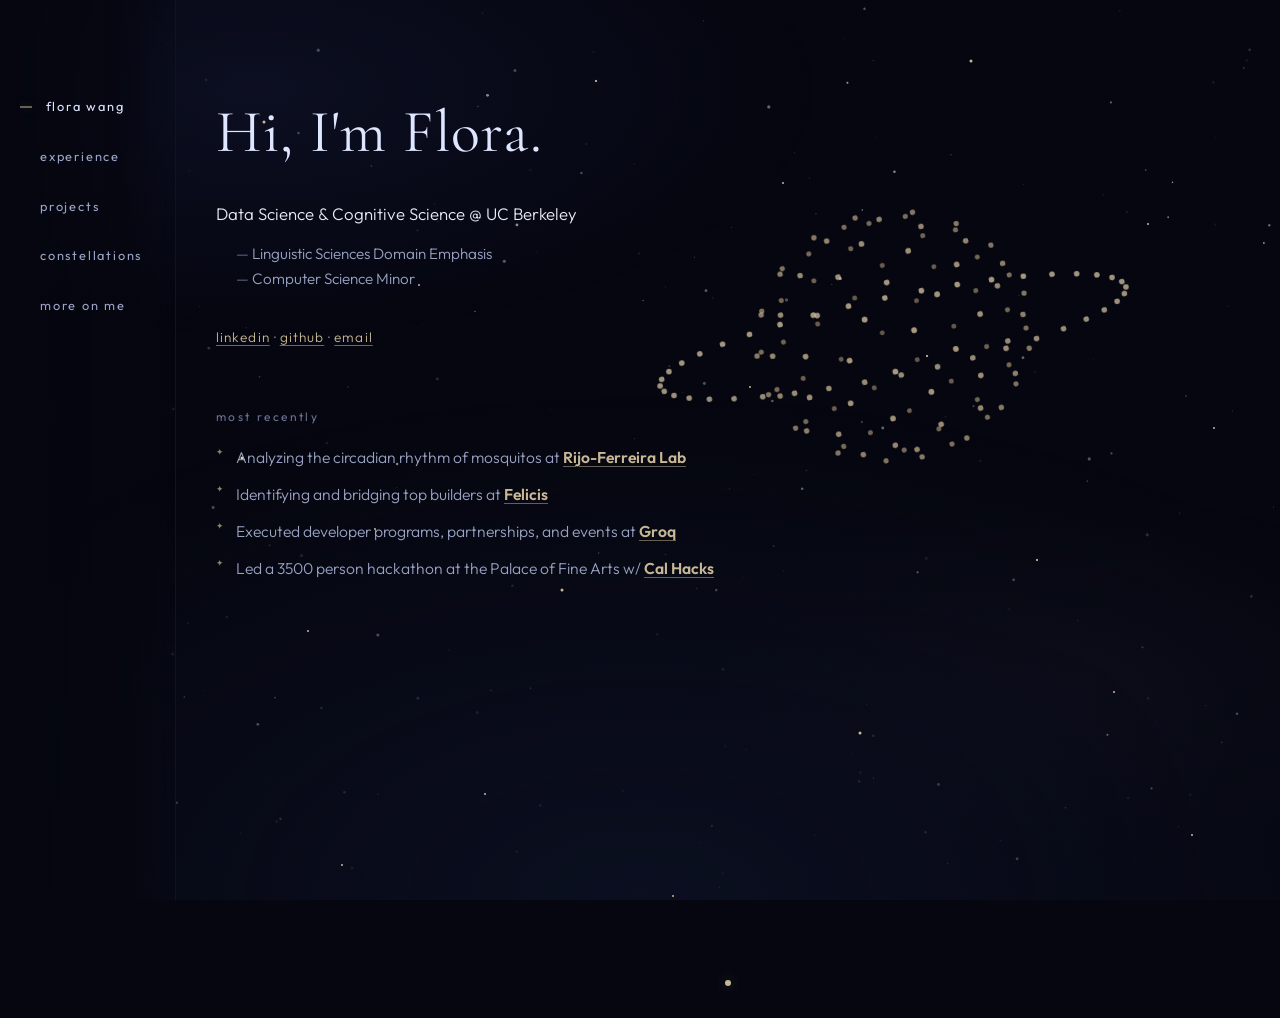
==== index.html @ 0aa2dd70 "experience edits" ====
<!DOCTYPE html>
<html lang="en">
  <head>
    <meta charset="UTF-8" />
    <meta name="viewport" content="width=device-width, initial-scale=1.0" />
    <title>Flora Wang — Home</title>
    <link rel="preconnect" href="https://fonts.googleapis.com" />
    <link rel="preconnect" href="https://fonts.gstatic.com" crossorigin />
    <link
      href="https://fonts.googleapis.com/css2?family=Cormorant+Garamond:ital,wght@0,400;0,500;0,600;1,400&family=Outfit:wght@300;400;500&display=swap"
      rel="stylesheet"
    />
    <link rel="stylesheet" href="styles.css" />
    <script src="theme.js"></script>
  </head>
  <body class="page-home theme-night">
    <canvas id="stars" aria-hidden="true"></canvas>
    <canvas id="meadow" aria-hidden="true"></canvas>

    <aside class="site-nav">
      <nav class="nav" aria-label="Main">
        <a href="index.html" class="nav-link active">flora wang</a>
        <a href="experience.html" class="nav-link">experience</a>
        <a href="projects.html" class="nav-link">projects</a>
        <a href="constellations.html" class="nav-link">constellations</a>
        <a href="more.html" class="nav-link">more on me</a>
      </nav>
      <button type="button" class="theme-toggle" aria-pressed="false">
        <span class="theme-toggle-label">day</span>
      </button>
    </aside>

    <div class="page">
      <main class="main-content main-home">
        <div class="home-layout">
          <div class="home-text">
            <p class="greeting">Hi, I'm Flora.</p>

            <div class="intro-block">
              <p class="intro-line">
                Data Science &amp; Cognitive Science @ UC Berkeley
              </p>
              <ul class="intro-details">
                <li>Linguistic Sciences Domain Emphasis</li>
                <li>Computer Science Minor</li>
              </ul>
            </div>

            <div class="social-links" aria-label="Social media">
              <a href="https://www.linkedin.com/in/florawwang/" target="_blank" rel="noopener noreferrer" class="social-link">linkedin</a>
              <span class="social-dot" aria-hidden="true">·</span>
              <a href="https://github.com/florawwang" target="_blank" rel="noopener noreferrer" class="social-link">github</a>
              <span class="social-dot" aria-hidden="true">·</span>
              <a href="mailto:florawang@berkeley.edu" class="social-link">email</a>
            </div>

            <div class="recent-block">
              <h2 class="section-label">most recently</h2>
              <ul class="recent-list">
                <li>
                  Analyzing the circadian rhythm of mosquitos at
                  <a href="https://rijoferreiralab.com/" target="_blank" rel="noopener noreferrer" class="company-link"><strong>Rijo-Ferreira Lab</strong></a>
                </li>
                <li>
                  Identifying and bridging top builders at
                  <a href="https://www.felicis.com/" target="_blank" rel="noopener noreferrer" class="company-link"><strong>Felicis</strong></a>
                </li>
                <li>
                  Executed developer programs, partnerships, and events at
                  <a href="https://groq.com/" target="_blank" rel="noopener noreferrer" class="company-link"><strong>Groq</strong></a>
                </li>
                <li>
                  Led a 3500 person hackathon at the Palace of Fine Arts w/
                  <a href="https://calhacks.io/" target="_blank" rel="noopener noreferrer" class="company-link"><strong>Cal Hacks</strong></a>
                </li>
              </ul>
            </div>

          </div>

          <div class="planet-scene" aria-hidden="true">
            <canvas id="dot-planet" class="dot-planet-canvas"></canvas>
          </div>
        </div>
      </main>

      <footer class="site-footer">
        <span class="footer-orbit" aria-hidden="true"></span>
      </footer>
    </div>

    <script src="script.js"></script>
    <script src="meadow.js"></script>
    <script src="planet-dots.js"></script>
  </body>
</html>
---- styles.css ----
/* —— Astronomy theme —— */
:root {
  --theme-progress: 0;
  --bg-deep: #05060f;
  --bg-mid: #0c1022;
  --nav-width: 11rem;
  --nav-align-top: 6rem;
  --content-max: 42rem;
  --font-display: "Cormorant Garamond", Georgia, serif;
  --font-body: "Outfit", system-ui, sans-serif;
}

*,
*::before,
*::after {
  box-sizing: border-box;
  margin: 0;
  padding: 0;
}

html {
  height: 100%;
}

body {
  --p: var(--theme-progress);
  --text-primary: color-mix(
    in srgb,
    #e8eaf4 calc((1 - var(--p)) * 100%),
    #2d4a3e calc(var(--p) * 100%)
  );
  --text-muted: color-mix(
    in srgb,
    #9aa3c4 calc((1 - var(--p)) * 100%),
    #4a6b5a calc(var(--p) * 100%)
  );
  --text-dim: color-mix(
    in srgb,
    #6b7394 calc((1 - var(--p)) * 100%),
    #6b8f7a calc(var(--p) * 100%)
  );
  --accent-gold: color-mix(
    in srgb,
    #c9b896 calc((1 - var(--p)) * 100%),
    #5a9e6e calc(var(--p) * 100%)
  );
  --accent-tan: color-mix(
    in srgb,
    #e8d4b8 calc((1 - var(--p)) * 100%),
    #8bc48a calc(var(--p) * 100%)
  );
  --accent-tan-dim: color-mix(
    in srgb,
    #a89070 calc((1 - var(--p)) * 100%),
    #4a7d58 calc(var(--p) * 100%)
  );
  --accent-star: color-mix(
    in srgb,
    #dfe6ff calc((1 - var(--p)) * 100%),
    #3d6b8a calc(var(--p) * 100%)
  );
  --accent-glow: color-mix(
    in srgb,
    rgba(201, 184, 150, 0.35) calc((1 - var(--p)) * 100%),
    rgba(120, 180, 140, 0.4) calc(var(--p) * 100%)
  );

  font-family: var(--font-body);
  font-weight: 300;
  font-size: 1rem;
  line-height: 1.7;
  color: var(--text-primary);
  background: color-mix(
    in srgb,
    #05060f calc((1 - var(--p)) * 100%),
    #d4ecfa calc(var(--p) * 100%)
  );
  min-height: 100vh;
  overflow-x: hidden;
}

/* Night sky */
#stars {
  position: fixed;
  inset: 0;
  width: 100%;
  height: 100%;
  z-index: 0;
  pointer-events: none;
  opacity: calc(1 - var(--theme-progress));
}

body::before {
  content: "";
  position: fixed;
  inset: 0;
  z-index: 1;
  pointer-events: none;
  opacity: calc(1 - var(--theme-progress));
  background:
    radial-gradient(ellipse 80% 50% at 20% 10%, rgba(45, 55, 120, 0.18), transparent 55%),
    radial-gradient(ellipse 60% 40% at 85% 75%, rgba(60, 50, 70, 0.08), transparent 50%),
    radial-gradient(ellipse 100% 80% at 50% 100%, rgba(12, 16, 34, 0.9), transparent 70%);
}

/* Ghibli hills, swaying grass & flowers */
#meadow {
  position: fixed;
  inset: 0;
  width: 100%;
  height: 100%;
  z-index: 1;
  pointer-events: none;
}

/* —— Vertical left nav —— */
.site-nav {
  position: fixed;
  top: 0;
  left: 0;
  bottom: 0;
  z-index: 100;
  width: var(--nav-width);
  display: flex;
  flex-direction: column;
  justify-content: flex-start;
  align-items: flex-start;
  padding: var(--nav-align-top) 0 1rem 2.5rem;
  background: linear-gradient(
    to right,
    color-mix(
        in srgb,
        rgba(5, 6, 15, 0.95) calc((1 - var(--p)) * 100%),
        rgba(232, 246, 252, 0.9) calc(var(--p) * 100%)
      )
      0%,
    color-mix(
        in srgb,
        rgba(5, 6, 15, 0.75) calc((1 - var(--p)) * 100%),
        rgba(220, 240, 230, 0.7) calc(var(--p) * 100%)
      )
      70%,
    transparent 100%
  );
  backdrop-filter: blur(8px);
  border-right: 1px solid
    color-mix(
      in srgb,
      rgba(154, 163, 196, 0.08) calc((1 - var(--p)) * 100%),
      rgba(140, 180, 150, 0.2) calc(var(--p) * 100%)
    );
}

.nav {
  display: flex;
  flex-direction: column;
  gap: 1.75rem;
  align-items: flex-start;
}

.nav-link {
  font-family: var(--font-body);
  font-size: 0.8rem;
  font-weight: 400;
  letter-spacing: 0.14em;
  text-transform: lowercase;
  color: var(--text-muted);
  text-decoration: none;
  transition: padding-left 0.25s ease;
  position: relative;
  padding-left: 0;
}

.nav-link::before {
  content: "";
  position: absolute;
  left: -1.25rem;
  top: 50%;
  width: 0;
  height: 1px;
  background: var(--accent-gold);
  transform: translateY(-50%);
  transition: width 0.3s ease;
  box-shadow: 0 0 8px var(--accent-glow);
}

.nav-link:hover,
.nav-link:focus-visible,
.nav-link.active {
  color: var(--accent-star);
  outline: none;
  padding-left: 0.35rem;
}

.nav-link:hover::before,
.nav-link:focus-visible::before,
.nav-link.active::before {
  width: 0.75rem;
}

.theme-toggle {
  display: none;
  margin-top: auto;
  margin-bottom: 1.25rem;
  padding: 0;
  border: none;
  background: none;
  font-family: var(--font-body);
  font-size: 0.8rem;
  font-weight: 400;
  letter-spacing: 0.14em;
  text-transform: lowercase;
  color: var(--text-muted);
  cursor: pointer;
  position: relative;
}

.theme-toggle::before {
  content: "";
  position: absolute;
  left: -1.25rem;
  top: 50%;
  width: 0;
  height: 1px;
  background: var(--accent-gold);
  transform: translateY(-50%);
  transition: width 0.3s ease;
}

.theme-toggle:hover,
.theme-toggle:focus-visible {
  color: var(--accent-star);
  outline: none;
}

.theme-toggle:hover::before,
.theme-toggle:focus-visible::before {
  width: 0.75rem;
}

/* —— Page layout (content beside nav) —— */
.page {
  position: relative;
  z-index: 2;
  margin-left: var(--nav-width);
  min-height: 100vh;
  display: flex;
  flex-direction: column;
  overflow: hidden;
}

/* Scattered decorative stars */
.page-stars {
  position: absolute;
  inset: 0;
  z-index: 0;
  pointer-events: none;
  opacity: calc(1 - var(--theme-progress));
}

.page-star {
  position: absolute;
  width: 2px;
  height: 2px;
  border-radius: 50%;
  background: var(--accent-gold);
  transform: translate(-50%, -50%);
  animation: pageStarTwinkle 5s ease-in-out infinite;
}

.page-star--md {
  width: 3px;
  height: 3px;
}

.page-star--bright {
  background: var(--accent-tan);
  box-shadow: 0 0 6px
    color-mix(
      in srgb,
      rgba(232, 212, 184, 0.35) calc((1 - var(--p)) * 100%),
      rgba(255, 180, 140, 0.5) calc(var(--p) * 100%)
    );
}

@keyframes pageStarTwinkle {
  0%,
  100% {
    opacity: 0.25;
    transform: translate(-50%, -50%) scale(0.85);
  }
  50% {
    opacity: 1;
    transform: translate(-50%, -50%) scale(1.1);
  }
}

.page > main,
.page > footer {
  position: relative;
  z-index: 1;
}

.main-content {
  flex: 1;
  width: 100%;
  max-width: calc(var(--content-max) + 3rem);
  margin: 0 auto;
  padding: 4rem 2.5rem 3rem;
}

.page-experience .main-content,
.page-projects .main-content,
.page-more .main-content {
  max-width: calc(var(--content-max) + 16rem);
}

.page-placeholder {
  color: var(--text-muted);
  font-size: 1.05rem;
  font-family: var(--font-body);
  font-style: italic;
  margin-top: 1.5rem;
}

.main-home {
  display: flex;
  flex-direction: column;
  justify-content: center;
  min-height: calc(100vh - 6rem);
  max-width: none;
  width: 100%;
  padding: 2.5rem 0 2rem 2.5rem;
  animation: fadeUp 1s ease 0.2s both;
}

.page-home .main-home {
  justify-content: flex-start;
  padding-top: var(--nav-align-top);
}

.page-home .page {
  overflow: visible;
}

.home-layout {
  position: relative;
  min-height: calc(100vh - 5rem);
  width: 100%;
}

.home-text {
  position: relative;
  z-index: 2;
  max-width: 36rem;
  min-width: 0;
  padding-right: 1rem;
}

.home-text::before {
  content: "";
  position: absolute;
  inset: -1rem -1.25rem -1.25rem;
  z-index: -1;
  border-radius: 1.25rem;
  opacity: calc(var(--theme-progress) * 0.82);
  background:
    linear-gradient(
      135deg,
      rgba(232, 246, 252, 0.78),
      rgba(245, 255, 235, 0.55)
    );
  box-shadow:
    0 18px 60px rgba(60, 110, 70, 0.12),
    inset 0 0 0 1px rgba(255, 255, 255, 0.36);
  backdrop-filter: blur(7px);
}

.main-constellations {
  position: relative;
  max-width: calc(var(--content-max) + 16rem);
}

.main-constellations::before {
  content: "";
  position: absolute;
  inset: 2.5rem 1rem 1.5rem;
  z-index: -1;
  border-radius: 1.25rem;
  opacity: calc(var(--theme-progress) * 0.84);
  background:
    linear-gradient(
      135deg,
      rgba(255, 255, 255, 0.82),
      rgba(245, 255, 235, 0.6)
    );
  box-shadow:
    0 18px 60px rgba(60, 110, 70, 0.12),
    inset 0 0 0 1px rgba(255, 255, 255, 0.44);
  backdrop-filter: blur(7px);
}

@keyframes fadeUp {
  from {
    opacity: 0;
    transform: translateY(1.25rem);
  }
  to {
    opacity: 1;
    transform: translateY(0);
  }
}

/* —— Home —— */
.greeting {
  font-family: var(--font-display);
  font-size: clamp(2.5rem, 5vw, 3.75rem);
  font-weight: 400;
  letter-spacing: 0.02em;
  color: var(--accent-star);
  margin-bottom: 2rem;
  line-height: 1.2;
}

.intro-block {
  margin-bottom: 2rem;
}

.intro-line {
  font-size: 1.05rem;
  color: var(--text-primary);
  margin-bottom: 0.75rem;
}

.intro-details {
  list-style: none;
  padding-left: 1.25rem;
  color: var(--text-muted);
  font-size: 0.95rem;
}

.intro-details li::before {
  content: "— ";
  color: var(--text-dim);
}

.social-links {
  display: flex;
  flex-wrap: wrap;
  align-items: center;
  gap: 0.5rem 0.25rem;
  margin-bottom: 3.5rem;
}

.social-link {
  font-size: 0.85rem;
  letter-spacing: 0.08em;
  color: var(--accent-gold);
  text-decoration: underline;
  text-decoration-thickness: 1px;
  text-underline-offset: 0.25em;
  text-decoration-color: color-mix(in srgb, var(--accent-gold) 55%, transparent);
  transition: color 0.2s ease, text-shadow 0.2s ease, text-decoration-color 0.2s ease;
}

.social-link:hover,
.social-link:focus-visible {
  color: var(--accent-star);
  text-shadow: 0 0 12px var(--accent-glow);
  text-decoration-color: var(--accent-star);
  outline: none;
}

.social-dot {
  color: var(--text-dim);
  user-select: none;
}

.section-label {
  font-family: var(--font-body);
  font-size: 0.75rem;
  font-weight: 400;
  letter-spacing: 0.2em;
  text-transform: lowercase;
  color: var(--text-dim);
  margin-bottom: 1rem;
}

.recent-list {
  list-style: none;
}

.recent-list li {
  position: relative;
  padding-left: 1.25rem;
  margin-bottom: 0.65rem;
  color: var(--text-muted);
  font-size: 0.98rem;
}

.recent-list li::before {
  content: "✦";
  position: absolute;
  left: 0;
  top: 0.1em;
  font-size: 0.55rem;
  color: var(--accent-gold);
  opacity: 0.7;
}

.recent-list strong {
  font-weight: 600;
  color: var(--text-primary);
}

.company-link {
  color: var(--accent-gold);
  text-decoration: underline;
  text-decoration-thickness: 1px;
  text-underline-offset: 0.22em;
  text-decoration-color: color-mix(in srgb, var(--accent-gold) 50%, transparent);
  transition: color 0.2s ease, text-decoration-color 0.2s ease, text-shadow 0.2s ease;
}

.company-link strong {
  color: inherit;
  font-weight: 600;
}

.company-link:hover,
.company-link:focus-visible {
  color: var(--accent-star);
  text-decoration-color: var(--accent-star);
  text-shadow: 0 0 12px var(--accent-glow);
  outline: none;
}

/* —— Dot planet (home only) —— */
.page-home .planet-scene {
  position: fixed;
  right: -5%;
  top: 36%;
  transform: translateY(-50%);
  width: min(98vmin, 1200px);
  height: min(98vmin, 1200px);
  z-index: 0;
  pointer-events: none;
  display: flex;
  align-items: center;
  justify-content: center;
  padding: 0;
  margin: 0;
  opacity: calc(1 - var(--theme-progress));
}

.dot-planet-canvas {
  width: 100%;
  height: 100%;
  transform: rotate(-12deg);
  transform-origin: center;
}

/* —— Experience —— */
.page-title {
  font-family: var(--font-display);
  font-size: clamp(2rem, 5vw, 2.75rem);
  font-weight: 400;
  letter-spacing: 0.04em;
  color: var(--accent-star);
  margin-bottom: 3rem;
  text-transform: lowercase;
}

.experience-sections {
  display: grid;
  gap: 4rem;
}

.experience-section {
  position: relative;
}

.experience-section::before {
  content: "";
  position: absolute;
  inset: -1.25rem -1.5rem -1.5rem;
  z-index: -1;
  border-radius: 1.25rem;
  opacity: calc(var(--theme-progress) * 0.78);
  background:
    linear-gradient(
      135deg,
      rgba(255, 255, 255, 0.82),
      rgba(245, 255, 235, 0.58)
    );
  box-shadow:
    0 18px 60px rgba(60, 110, 70, 0.1),
    inset 0 0 0 1px rgba(255, 255, 255, 0.38);
  backdrop-filter: blur(7px);
}

.experience-item {
  display: grid;
  grid-template-columns: minmax(8.5rem, 0.22fr) minmax(0, 1fr);
  gap: 0.6rem 2.25rem;
  padding: 1.45rem 0;
  border-bottom: 1px solid
    color-mix(
      in srgb,
      rgba(154, 163, 196, 0.14) calc((1 - var(--p)) * 100%),
      rgba(80, 130, 90, 0.2) calc(var(--p) * 100%)
    );
}

.experience-item:last-child {
  border-bottom: none;
  padding-bottom: 0;
}

.experience-heading {
  display: contents;
  margin-bottom: 0.75rem;
}

.experience-heading > div:first-child {
  grid-column: 2;
  grid-row: 1;
  margin-bottom: 0.75rem;
}

.experience-heading h3 {
  font-family: var(--font-display);
  font-size: clamp(1.3rem, 2.6vw, 1.75rem);
  font-weight: 500;
  line-height: 1.15;
  color: var(--text-primary);
  margin-bottom: 0.25rem;
}

.experience-heading p {
  color: var(--accent-gold);
  font-size: 0.92rem;
  letter-spacing: 0.04em;
}

.experience-meta {
  grid-column: 1;
  grid-row: 1 / span 2;
  display: flex;
  flex-direction: column;
  align-items: flex-start;
  gap: 0.3rem;
  color: var(--text-dim);
  font-size: 0.72rem;
  line-height: 1.4;
  text-align: left;
  padding-top: 0.3rem;
}

.experience-meta span:last-child {
  order: 1;
  color: var(--accent-gold);
  letter-spacing: 0.07em;
  text-transform: uppercase;
  white-space: nowrap;
  font-size: 0.68rem;
}

.experience-meta span:first-child {
  order: 2;
}

.experience-item ul {
  grid-column: 2;
  grid-row: 2;
  list-style: none;
  display: grid;
  gap: 0.55rem;
}

.experience-item li {
  position: relative;
  padding-left: 1.15rem;
  color: var(--text-muted);
  font-size: 0.94rem;
  line-height: 1.62;
}

.experience-item li strong {
  font-weight: 600;
  color: var(--text-primary);
}

.experience-item li::before {
  content: "✦";
  position: absolute;
  left: 0;
  top: 0.18em;
  font-size: 0.5rem;
  color: var(--accent-gold);
  opacity: 0.72;
}

.involvement-row {
  display: flex;
  flex-wrap: wrap;
  gap: 0.75rem 1.5rem;
  padding-top: 1.5rem;
  color: var(--text-dim);
  font-size: 0.9rem;
}

.involvement-row span::before {
  content: "✦ ";
  color: var(--accent-gold);
  font-size: 0.65rem;
}

@media (max-width: 720px) {
  .experience-item {
    grid-template-columns: 1fr;
    gap: 0.65rem;
  }

  .experience-heading > div:first-child,
  .experience-item ul,
  .experience-meta {
    grid-column: 1;
  }

  .experience-meta {
    grid-row: 1;
    gap: 0.2rem;
  }

  .experience-section::before {
    inset: -1rem;
  }
}

/* —— Constellations —— */
.constellation-intro {
  margin-bottom: 4rem;
}

.constellation-intro p {
  font-family: var(--font-display);
  font-size: clamp(1.05rem, 1.9vw, 1.15rem);
  font-weight: 400;
  font-style: italic;
  line-height: 1.75;
  color: var(--text-muted);
  margin-bottom: 1.25rem;
}

.constellation-tagline {
  font-style: normal !important;
  font-size: 1rem !important;
  font-family: var(--font-body) !important;
  color: var(--text-dim) !important;
  margin-top: 2rem !important;
  letter-spacing: 0.02em;
}

.constellation-groups {
  display: grid;
  grid-template-columns: repeat(2, minmax(0, 1fr));
  gap: 3.5rem 3rem;
}

.constellation-group:last-child {
  grid-column: 1 / -1;
}

@media (max-width: 720px) {
  .constellation-groups {
    grid-template-columns: 1fr;
  }

  .constellation-group:last-child {
    grid-column: auto;
  }
}

.constellation-group {
  position: relative;
  padding-left: 1.5rem;
  border-left: 1px solid rgba(201, 184, 150, 0.2);
}

.constellation-group::before {
  content: "";
  position: absolute;
  left: -3px;
  top: 0;
  width: 5px;
  height: 5px;
  border-radius: 50%;
  background: var(--accent-gold);
  box-shadow: 0 0 10px var(--accent-glow);
}

.group-title {
  font-size: 0.75rem;
  font-weight: 400;
  letter-spacing: 0.2em;
  text-transform: lowercase;
  color: var(--accent-gold);
  margin-bottom: 1.25rem;
}

.constellation-list {
  list-style: none;
}

.constellation-list li {
  margin-bottom: 0.85rem;
  color: var(--text-primary);
  font-size: 0.98rem;
  line-height: 1.5;
}

.constellation-list em {
  font-family: var(--font-display);
  font-style: italic;
  font-weight: 400;
  font-size: 1.05rem;
}

.meta {
  color: var(--text-dim);
  font-size: 0.9rem;
}

.footnote {
  margin-top: 1.25rem;
  font-size: 0.85rem;
  color: var(--text-dim);
  font-style: italic;
}

.footnote-mark {
  font-size: 0.7em;
  color: var(--accent-gold);
}

/* —— Footer —— */
.site-footer {
  display: flex;
  align-items: center;
  justify-content: center;
  padding: 2rem;
}

.footer-orbit {
  width: 6px;
  height: 6px;
  border-radius: 50%;
  background: var(--accent-gold);
  box-shadow:
    0 0 12px var(--accent-glow),
    0 0 24px rgba(201, 184, 150, 0.15);
  animation: pulse 4s ease-in-out infinite;
}

@keyframes pulse {
  0%,
  100% {
    opacity: 0.5;
    transform: scale(1);
  }
  50% {
    opacity: 1;
    transform: scale(1.2);
  }
}

/* —— Mobile: horizontal nav bar —— */
@media (max-width: 720px) {
  :root {
    --nav-width: 0;
  }

  .site-nav {
    top: auto;
    bottom: 0;
    left: 0;
    right: 0;
    width: 100%;
    height: auto;
    flex-direction: row;
    align-items: center;
    justify-content: center;
    gap: 0.5rem 1rem;
    padding: 0.85rem 1.25rem;
    border-right: none;
    border-top: 1px solid
      color-mix(
        in srgb,
        rgba(154, 163, 196, 0.08) calc((1 - var(--p)) * 100%),
        rgba(140, 180, 150, 0.2) calc(var(--p) * 100%)
      );
    background: linear-gradient(
      to top,
      color-mix(
          in srgb,
          rgba(5, 6, 15, 0.95) calc((1 - var(--p)) * 100%),
          rgba(255, 249, 245, 0.95) calc(var(--p) * 100%)
        )
        0%,
      color-mix(
          in srgb,
          rgba(5, 6, 15, 0.85) calc((1 - var(--p)) * 100%),
          rgba(255, 249, 245, 0.88) calc(var(--p) * 100%)
        )
        100%
    );
  }

  .nav {
    flex-direction: row;
    gap: 1.25rem;
    flex-wrap: wrap;
    justify-content: center;
  }

  .theme-toggle {
    margin-top: 0;
    margin-bottom: 0;
    margin-left: 0.5rem;
  }

  .nav-link::before {
    display: none;
  }

  .nav-link:hover,
  .nav-link:focus-visible,
  .nav-link.active {
    padding-left: 0;
  }

  .page {
    margin-left: 0;
    margin-bottom: 4.5rem;
  }

  .main-content {
    padding: 3rem 1.5rem 2rem;
  }

  .main-home {
    min-height: calc(100vh - 8rem);
  }

  .home-layout {
    grid-template-columns: 1fr;
    gap: 2.5rem;
  }

  .main-home {
    padding: 2.5rem 1.25rem 2rem;
  }

  .page-home .planet-scene {
    position: relative;
    right: auto;
    top: auto;
    transform: none;
    width: min(60vmin, 100%);
    height: min(60vmin, 100%);
    margin: 0 auto 1rem;
  }

  .home-text {
    max-width: none;
    padding-right: 0;
  }
}

/* Reduced motion */
@media (prefers-reduced-motion: reduce) {
  .main-home {
    animation: none;
  }

  .footer-orbit {
    animation: none;
  }

  .dot-planet-canvas,
  .page-star {
    animation: none;
  }

  .page-star {
    opacity: 0.5;
  }
}
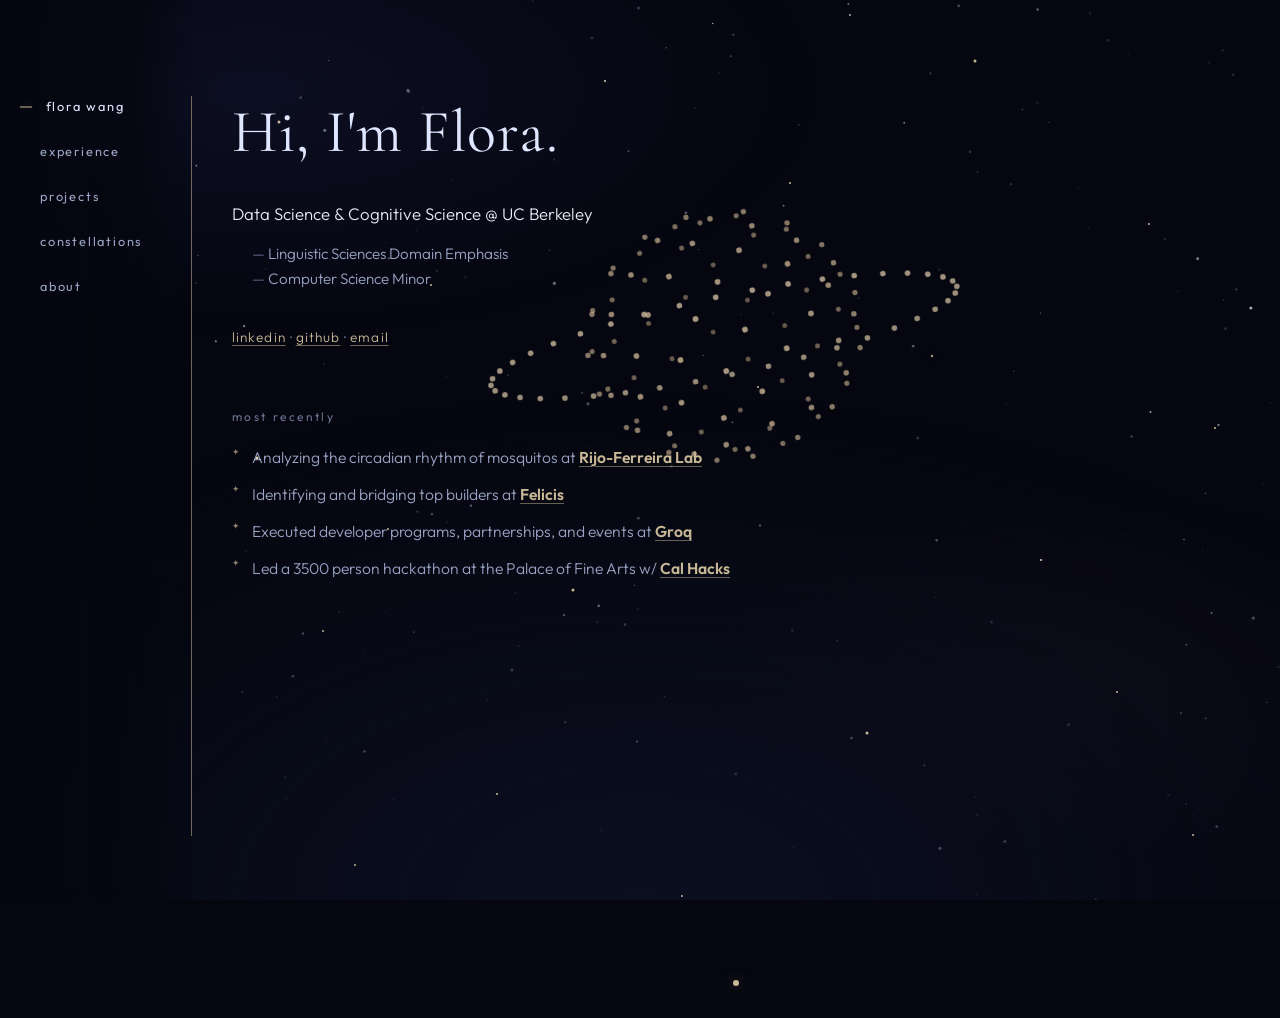
==== commit 189439e1: "minor bug fixes" ====
--- a/index.html
+++ b/index.html
@@ -10,8 +10,8 @@
       href="https://fonts.googleapis.com/css2?family=Cormorant+Garamond:ital,wght@0,400;0,500;0,600;1,400&family=Outfit:wght@300;400;500&display=swap"
       rel="stylesheet"
     />
-    <link rel="stylesheet" href="styles.css" />
-    <script src="theme.js"></script>
+    <link rel="stylesheet" href="/styles.css" />
+    <script src="/theme.js"></script>
   </head>
   <body class="page-home theme-night">
     <canvas id="stars" aria-hidden="true"></canvas>
@@ -19,11 +19,11 @@
 
     <aside class="site-nav">
       <nav class="nav" aria-label="Main">
-        <a href="index.html" class="nav-link active">flora wang</a>
-        <a href="experience.html" class="nav-link">experience</a>
-        <a href="projects.html" class="nav-link">projects</a>
-        <a href="constellations.html" class="nav-link">constellations</a>
-        <a href="more.html" class="nav-link">more on me</a>
+        <a href="/" class="nav-link active">flora wang</a>
+        <a href="/experience/" class="nav-link">experience</a>
+        <a href="/projects/" class="nav-link">projects</a>
+        <a href="/constellations/" class="nav-link">constellations</a>
+        <a href="/about/" class="nav-link">about</a>
       </nav>
       <button type="button" class="theme-toggle" aria-pressed="false">
         <span class="theme-toggle-label">day</span>
@@ -89,8 +89,8 @@
       </footer>
     </div>
 
-    <script src="script.js"></script>
-    <script src="meadow.js"></script>
-    <script src="planet-dots.js"></script>
+    <script src="/script.js"></script>
+    <script src="/meadow.js"></script>
+    <script src="/planet-dots.js"></script>
   </body>
 </html>
--- a/styles.css
+++ b/styles.css
@@ -3,7 +3,7 @@
   --theme-progress: 0;
   --bg-deep: #05060f;
   --bg-mid: #0c1022;
-  --nav-width: 11rem;
+  --nav-width: 12rem;
   --nav-align-top: 6rem;
   --content-max: 42rem;
   --font-display: "Cormorant Garamond", Georgia, serif;
@@ -125,7 +125,11 @@
   flex-direction: column;
   justify-content: flex-start;
   align-items: flex-start;
-  padding: var(--nav-align-top) 0 1rem 2.5rem;
+  padding: var(--nav-align-top) 0 1.5rem 2.5rem;
+  overflow-y: auto;
+  overflow-x: hidden;
+  scrollbar-width: thin;
+  scrollbar-color: color-mix(in srgb, var(--accent-gold) 35%, transparent) transparent;
   background: linear-gradient(
     to right,
     color-mix(
@@ -143,19 +147,29 @@
     transparent 100%
   );
   backdrop-filter: blur(8px);
-  border-right: 1px solid
-    color-mix(
-      in srgb,
-      rgba(154, 163, 196, 0.08) calc((1 - var(--p)) * 100%),
-      rgba(140, 180, 150, 0.2) calc(var(--p) * 100%)
-    );
+}
+
+.site-nav::after {
+  content: "";
+  position: absolute;
+  top: var(--nav-align-top);
+  bottom: 4rem;
+  right: 0;
+  width: 1px;
+  background: color-mix(
+    in srgb,
+    rgba(201, 184, 150, 0.55) calc((1 - var(--p)) * 100%),
+    rgba(90, 158, 110, 0.55) calc(var(--p) * 100%)
+  );
+  pointer-events: none;
 }
 
 .nav {
   display: flex;
   flex-direction: column;
-  gap: 1.75rem;
+  gap: 1.45rem;
   align-items: flex-start;
+  flex-shrink: 0;
 }
 
 .nav-link {
@@ -305,13 +319,15 @@
   flex: 1;
   width: 100%;
   max-width: calc(var(--content-max) + 3rem);
-  margin: 0 auto;
-  padding: 4rem 2.5rem 3rem;
-}
-
+  margin: 0;
+  padding: var(--nav-align-top) 2.5rem 3rem;
+}
+
+.page-home .main-content,
 .page-experience .main-content,
 .page-projects .main-content,
-.page-more .main-content {
+.page-about .main-content,
+.page-constellations .main-content {
   max-width: calc(var(--content-max) + 16rem);
 }
 
@@ -328,7 +344,6 @@
   flex-direction: column;
   justify-content: center;
   min-height: calc(100vh - 6rem);
-  max-width: none;
   width: 100%;
   padding: 2.5rem 0 2rem 2.5rem;
   animation: fadeUp 1s ease 0.2s both;
@@ -511,6 +526,31 @@
 .recent-list strong {
   font-weight: 600;
   color: var(--text-primary);
+}
+
+.more-list {
+  list-style: none;
+  margin-top: 1rem;
+  display: grid;
+  gap: 1.1rem;
+}
+
+.more-list li {
+  position: relative;
+  padding-left: 1.35rem;
+  color: var(--text-muted);
+  font-size: 1rem;
+  line-height: 1.7;
+}
+
+.more-list li::before {
+  content: "✦";
+  position: absolute;
+  left: 0;
+  top: 0.4em;
+  font-size: 0.55rem;
+  color: var(--accent-gold);
+  opacity: 0.75;
 }
 
 .company-link {
@@ -881,6 +921,10 @@
     --nav-width: 0;
   }
 
+  .site-nav::after {
+    display: none;
+  }
+
   .site-nav {
     top: auto;
     bottom: 0;
@@ -888,11 +932,14 @@
     right: 0;
     width: 100%;
     height: auto;
+    max-height: 40vh;
     flex-direction: row;
     align-items: center;
     justify-content: center;
     gap: 0.5rem 1rem;
     padding: 0.85rem 1.25rem;
+    overflow-y: auto;
+    overflow-x: hidden;
     border-right: none;
     border-top: 1px solid
       color-mix(
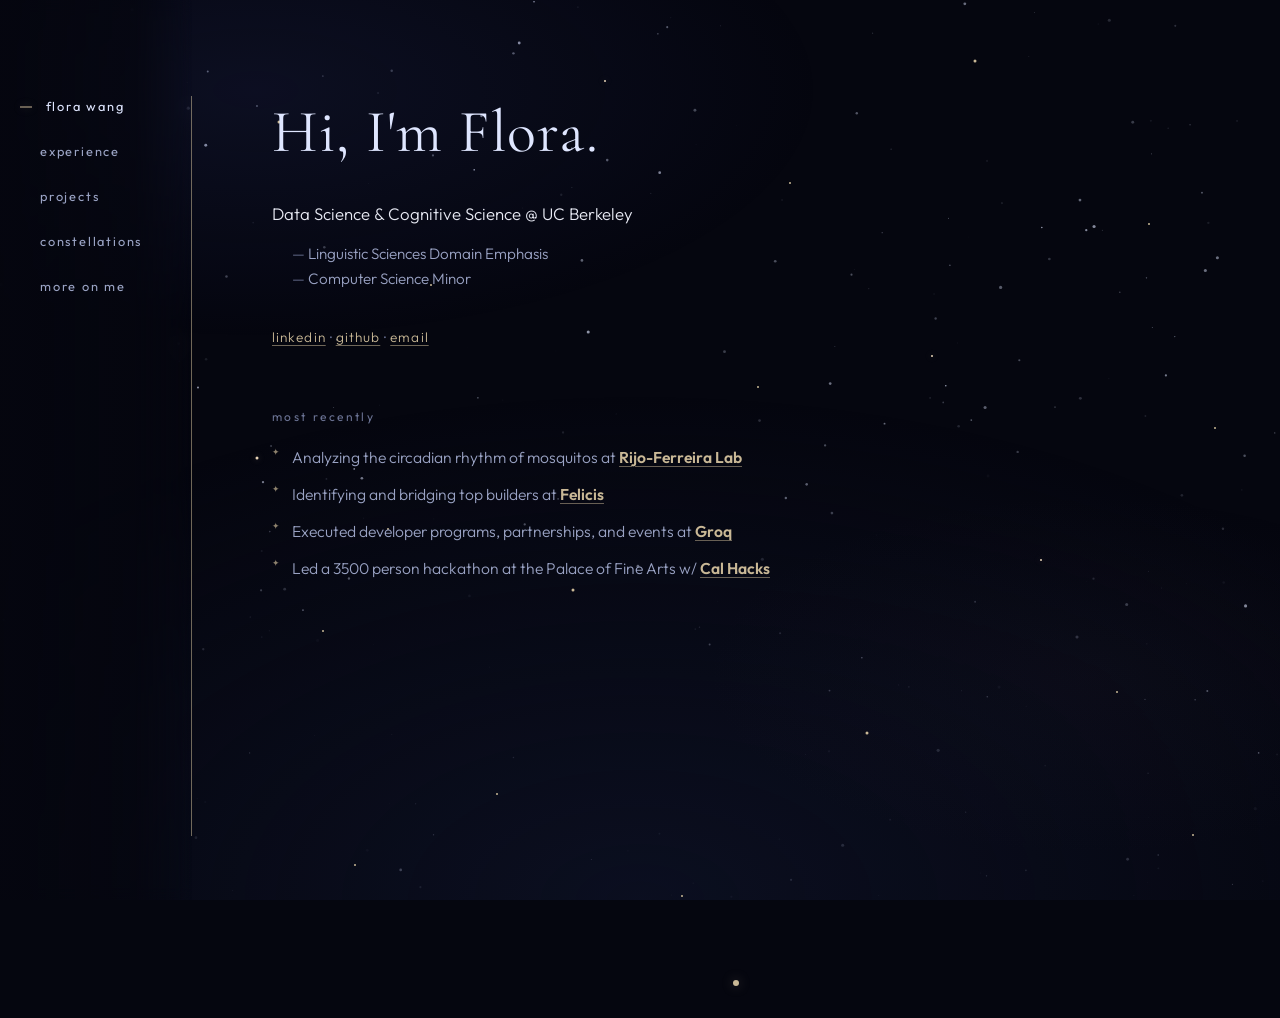
==== commit 0ab25069: "planet orientation fix" ====
--- a/index.html
+++ b/index.html
@@ -23,7 +23,7 @@
         <a href="/experience/" class="nav-link">experience</a>
         <a href="/projects/" class="nav-link">projects</a>
         <a href="/constellations/" class="nav-link">constellations</a>
-        <a href="/about/" class="nav-link">about</a>
+        <a href="/about/" class="nav-link">more on me</a>
       </nav>
       <button type="button" class="theme-toggle" aria-pressed="false">
         <span class="theme-toggle-label">day</span>
--- a/styles.css
+++ b/styles.css
@@ -320,7 +320,7 @@
   width: 100%;
   max-width: calc(var(--content-max) + 3rem);
   margin: 0;
-  padding: var(--nav-align-top) 2.5rem 3rem;
+  padding: var(--nav-align-top) 2.5rem 3rem 5rem;
 }
 
 .page-home .main-content,
@@ -345,7 +345,7 @@
   justify-content: center;
   min-height: calc(100vh - 6rem);
   width: 100%;
-  padding: 2.5rem 0 2rem 2.5rem;
+  padding: 2.5rem 0 2rem 5rem;
   animation: fadeUp 1s ease 0.2s both;
 }
 
@@ -553,6 +553,10 @@
   opacity: 0.75;
 }
 
+.more-list .company-link {
+  font-weight: 600;
+}
+
 .company-link {
   color: var(--accent-gold);
   text-decoration: underline;
@@ -577,20 +581,54 @@
 
 /* —— Dot planet (home only) —— */
 .page-home .planet-scene {
+  /* Planet scales with viewport height */
+  --planet-size: min(85vh, 950px);
+
   position: fixed;
-  right: -5%;
   top: 36%;
-  transform: translateY(-50%);
-  width: min(98vmin, 1200px);
-  height: min(98vmin, 1200px);
+
+  /* Smoothly moves left as screen narrows */
+  left: clamp(
+    58vw,
+    calc(72vw - 50rem),
+    78vw
+  );
+
+  transform: translate(-50%, -50%);
+
+  width: var(--planet-size);
+  height: var(--planet-size);
+
   z-index: 0;
   pointer-events: none;
+
   display: flex;
   align-items: center;
   justify-content: center;
+
   padding: 0;
   margin: 0;
+
   opacity: calc(1 - var(--theme-progress));
+
+  transition:
+    left 0.5s ease,
+    opacity 0.4s ease;
+}
+
+/* Fade out as viewport becomes tighter */
+@media (max-width: 1300px) {
+  .page-home .planet-scene {
+    opacity: 0;
+    pointer-events: none;
+  }
+}
+
+/* Fully remove before tablet/mobile layout */
+@media (max-width: 1100px) {
+  .page-home .planet-scene {
+    display: none;
+  }
 }
 
 .dot-planet-canvas {
@@ -598,6 +636,24 @@
   height: 100%;
   transform: rotate(-12deg);
   transform-origin: center;
+}
+
+/* —— Mobile inline planet —— */
+@media (max-width: 720px) {
+  .page-home .planet-scene {
+    position: relative;
+    left: auto;
+    top: auto;
+    transform: none;
+
+    width: min(60vmin, 100%);
+    height: min(60vmin, 100%);
+
+    margin: 0 auto 1rem;
+
+    opacity: 1;
+    display: flex;
+  }
 }
 
 /* —— Experience —— */
@@ -1009,16 +1065,6 @@
     padding: 2.5rem 1.25rem 2rem;
   }
 
-  .page-home .planet-scene {
-    position: relative;
-    right: auto;
-    top: auto;
-    transform: none;
-    width: min(60vmin, 100%);
-    height: min(60vmin, 100%);
-    margin: 0 auto 1rem;
-  }
-
   .home-text {
     max-width: none;
     padding-right: 0;
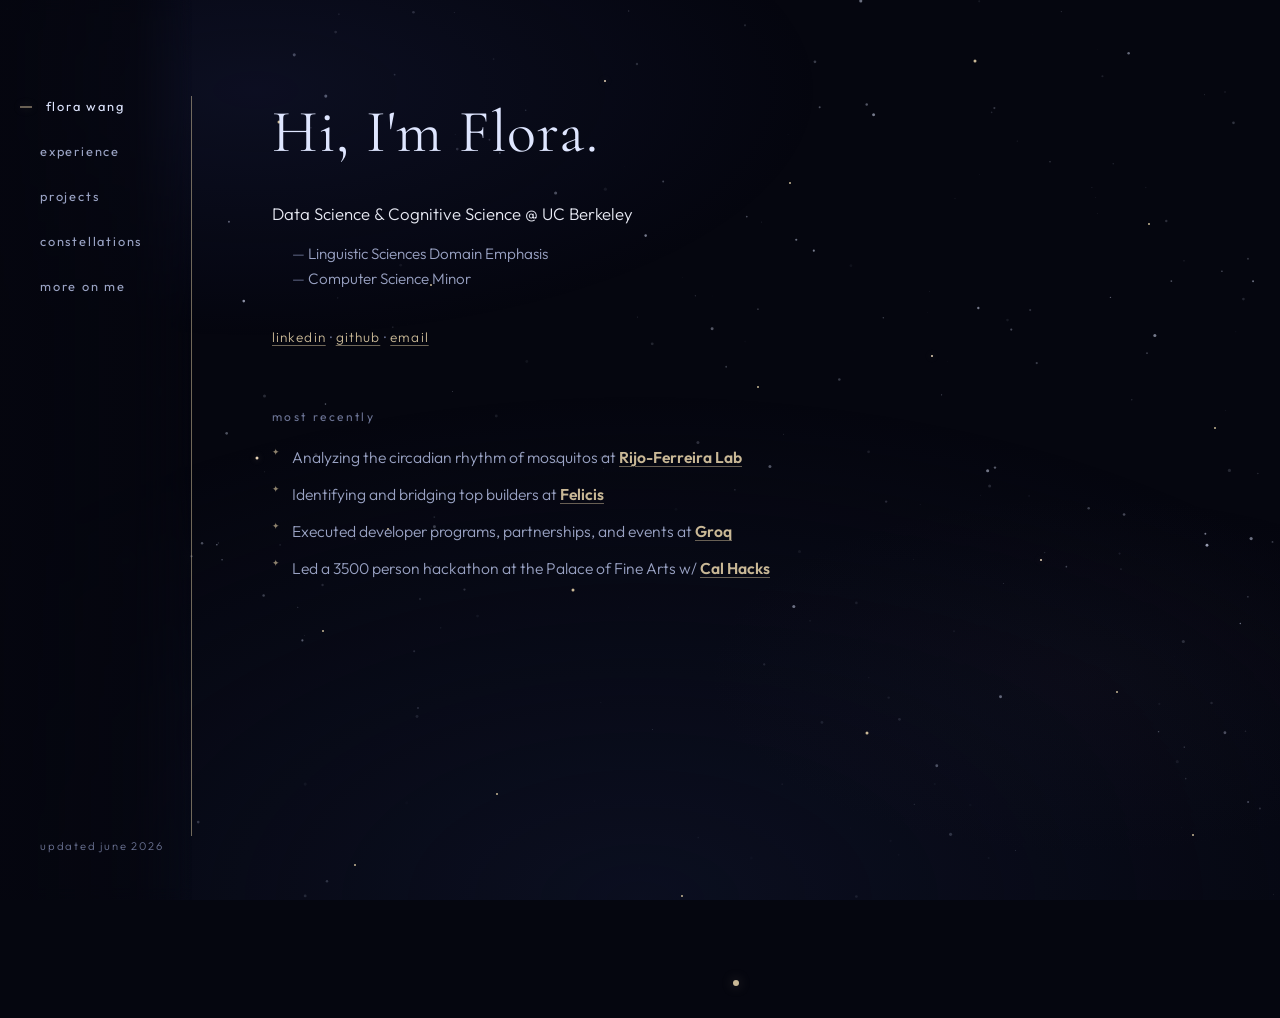
==== commit 30b767b1: "projects page + minor additions" ====
--- a/index.html
+++ b/index.html
@@ -28,6 +28,7 @@
       <button type="button" class="theme-toggle" aria-pressed="false">
         <span class="theme-toggle-label">day</span>
       </button>
+      <p class="nav-meta">updated june 2026</p>
     </aside>
 
     <div class="page">
--- a/styles.css
+++ b/styles.css
@@ -331,6 +331,10 @@
   max-width: calc(var(--content-max) + 16rem);
 }
 
+.page-projects .main-content {
+  max-width: calc(var(--content-max) + 26rem);
+}
+
 .page-placeholder {
   color: var(--text-muted);
   font-size: 1.05rem;
@@ -834,6 +838,409 @@
   }
 }
 
+/* —— Projects —— */
+.projects-stage {
+  display: grid;
+  grid-template-columns: minmax(0, 1.25fr) minmax(0, 0.9fr);
+  gap: 3rem;
+  align-items: start;
+}
+
+.project-detail {
+  max-width: 22rem;
+  justify-self: start;
+}
+
+.project-list {
+  list-style: none;
+  display: grid;
+  gap: 0.15rem;
+  margin: 0;
+  padding: 0;
+}
+
+.project-item {
+  position: relative;
+  display: grid;
+  grid-template-columns: 3.5rem minmax(0, 1fr);
+  align-items: baseline;
+  gap: 0.5rem 1.1rem;
+  padding: 0.65rem 1rem;
+  border: 1px solid transparent;
+  border-radius: 0.55rem;
+  cursor: default;
+  transition:
+    border-color 0.3s ease,
+    background-color 0.3s ease,
+    box-shadow 0.3s ease;
+  outline: none;
+}
+
+.project-item:focus-visible {
+  border-color: color-mix(
+    in srgb,
+    rgba(201, 184, 150, 0.5) calc((1 - var(--p)) * 100%),
+    rgba(90, 158, 110, 0.5) calc(var(--p) * 100%)
+  );
+}
+
+.project-item.is-active {
+  border-color: color-mix(
+    in srgb,
+    rgba(201, 184, 150, 0.65) calc((1 - var(--p)) * 100%),
+    rgba(90, 158, 110, 0.6) calc(var(--p) * 100%)
+  );
+  background: color-mix(
+    in srgb,
+    rgba(232, 246, 252, 0.04) calc((1 - var(--p)) * 100%),
+    rgba(255, 255, 255, 0.45) calc(var(--p) * 100%)
+  );
+  box-shadow:
+    0 10px 28px rgba(0, 0, 0, 0.18),
+    0 0 18px var(--accent-glow);
+}
+
+.project-year {
+  color: var(--accent-gold);
+  font-size: 0.66rem;
+  letter-spacing: 0.12em;
+  text-transform: uppercase;
+  white-space: nowrap;
+  padding-top: 0.35rem;
+  transition: color 0.3s ease, opacity 0.3s ease;
+}
+
+.project-body {
+  min-width: 0;
+}
+
+.project-title {
+  font-family: var(--font-display);
+  font-size: clamp(1.1rem, 2vw, 1.35rem);
+  font-weight: 500;
+  line-height: 1.2;
+  color: var(--text-primary);
+  margin-bottom: 0.1rem;
+  transition: color 0.3s ease;
+}
+
+.project-role {
+  color: var(--text-muted);
+  font-size: 0.85rem;
+  letter-spacing: 0.02em;
+  line-height: 1.4;
+  transition: color 0.3s ease;
+}
+
+/* Dim non-active items once any item has been activated */
+.project-list.has-active .project-item:not(.is-active) .project-title {
+  color: var(--text-muted);
+}
+
+.project-list.has-active .project-item:not(.is-active) .project-role,
+.project-list.has-active .project-item:not(.is-active) .project-year {
+  color: var(--text-dim);
+  opacity: 0.85;
+}
+
+.project-list.has-active .project-item:not(.is-active):hover .project-title {
+  color: var(--text-primary);
+}
+
+/* —— Project detail (right panel) —— */
+.project-detail-stage {
+  position: sticky;
+  top: var(--nav-align-top);
+  display: grid;
+  min-height: 24rem;
+  transition: opacity 0.35s ease;
+}
+
+.project-detail-stage.is-empty {
+  opacity: 0;
+  pointer-events: none;
+}
+
+.project-detail {
+  grid-row: 1;
+  grid-column: 1;
+  display: grid;
+  gap: 1rem;
+  align-content: start;
+  opacity: 0;
+  transform: translateX(-0.75rem);
+  pointer-events: none;
+  transition:
+    opacity 0.4s ease,
+    transform 0.4s ease;
+}
+
+.project-detail.is-visible {
+  opacity: 1;
+  transform: translateX(0);
+  pointer-events: auto;
+}
+
+.project-gallery {
+  display: grid;
+  grid-template-columns: 1fr;
+  gap: 0.65rem;
+}
+
+.project-photo {
+  aspect-ratio: 16 / 10;
+  border-radius: 0.65rem;
+  border: 1px solid
+    color-mix(
+      in srgb,
+      rgba(201, 184, 150, 0.4) calc((1 - var(--p)) * 100%),
+      rgba(90, 158, 110, 0.4) calc(var(--p) * 100%)
+    );
+  overflow: hidden;
+  position: relative;
+  background: linear-gradient(
+    135deg,
+    color-mix(in srgb, var(--accent-gold) 14%, transparent),
+    color-mix(in srgb, var(--accent-star) 10%, transparent)
+  );
+}
+
+.project-photo img {
+  width: 100%;
+  height: 100%;
+  object-fit: cover;
+  display: block;
+}
+
+.project-photo--contain {
+  background: #ffffff;
+  margin: 0;
+}
+
+.project-photo--contain img {
+  object-fit: cover;
+  padding: 0;
+}
+
+.project-photo--placeholder::after {
+  content: "✦";
+  position: absolute;
+  inset: 0;
+  display: flex;
+  align-items: center;
+  justify-content: center;
+  color: var(--accent-gold);
+  opacity: 0.35;
+  font-size: 1.4rem;
+}
+
+.project-description {
+  color: var(--text-muted);
+  font-size: 0.95rem;
+  line-height: 1.65;
+  max-width: 36rem;
+}
+
+/* —— Carousel (Cal Hacks gallery) —— */
+.project-gallery--carousel {
+  display: grid;
+  gap: 0.75rem;
+}
+
+.carousel-viewport {
+  position: relative;
+  aspect-ratio: 4 / 3;
+  border-radius: 0.65rem;
+  overflow: hidden;
+  border: 1px solid
+    color-mix(
+      in srgb,
+      rgba(201, 184, 150, 0.4) calc((1 - var(--p)) * 100%),
+      rgba(90, 158, 110, 0.4) calc(var(--p) * 100%)
+    );
+  background: linear-gradient(
+    135deg,
+    color-mix(in srgb, var(--accent-gold) 14%, transparent),
+    color-mix(in srgb, var(--accent-star) 10%, transparent)
+  );
+}
+
+.carousel-track {
+  position: absolute;
+  inset: 0;
+}
+
+.carousel-slide {
+  position: absolute;
+  inset: 0;
+  margin: 0;
+  opacity: 0;
+  transform: scale(1.02);
+  transition:
+    opacity 0.5s ease,
+    transform 0.6s ease;
+  pointer-events: none;
+}
+
+.carousel-slide.is-active {
+  opacity: 1;
+  transform: scale(1);
+  pointer-events: auto;
+}
+
+.carousel-slide img {
+  width: 100%;
+  height: 100%;
+  object-fit: cover;
+  display: block;
+}
+
+.carousel-caption {
+  text-align: center;
+  font-family: var(--font-display);
+  font-style: italic;
+  font-size: 0.95rem;
+  line-height: 1.4;
+  color: var(--text-muted);
+  margin: 0;
+  min-height: 1.4em;
+  padding: 0 0.5rem;
+}
+
+.carousel-controls {
+  display: flex;
+  align-items: center;
+  justify-content: center;
+  gap: 1rem;
+}
+
+.carousel-btn {
+  width: 2rem;
+  height: 2rem;
+  display: flex;
+  align-items: center;
+  justify-content: center;
+  border: 1px solid
+    color-mix(in srgb, var(--accent-gold) 45%, transparent);
+  border-radius: 50%;
+  background: color-mix(
+    in srgb,
+    rgba(5, 6, 15, 0.45) calc((1 - var(--p)) * 100%),
+    rgba(255, 255, 255, 0.6) calc(var(--p) * 100%)
+  );
+  color: var(--text-primary);
+  font-family: var(--font-display);
+  font-size: 1.35rem;
+  line-height: 1;
+  padding: 0 0 0.15rem;
+  cursor: pointer;
+  backdrop-filter: blur(8px);
+  transition:
+    background-color 0.25s ease,
+    border-color 0.25s ease,
+    color 0.25s ease,
+    box-shadow 0.25s ease;
+  flex-shrink: 0;
+}
+
+.carousel-btn:hover,
+.carousel-btn:focus-visible {
+  color: var(--accent-star);
+  border-color: var(--accent-gold);
+  box-shadow: 0 0 14px var(--accent-glow);
+  outline: none;
+}
+
+.carousel-counter {
+  position: absolute;
+  right: 0.75rem;
+  bottom: 0.65rem;
+  font-family: var(--font-body);
+  font-size: 0.7rem;
+  letter-spacing: 0.12em;
+  text-transform: uppercase;
+  padding: 0.25rem 0.55rem;
+  border-radius: 999px;
+  color: var(--text-primary);
+  background: color-mix(
+    in srgb,
+    rgba(5, 6, 15, 0.55) calc((1 - var(--p)) * 100%),
+    rgba(255, 255, 255, 0.7) calc(var(--p) * 100%)
+  );
+  backdrop-filter: blur(6px);
+  z-index: 2;
+}
+
+.carousel-dots {
+  display: flex;
+  justify-content: center;
+  align-items: center;
+  gap: 0.5rem;
+}
+
+.carousel-dot {
+  width: 0.45rem;
+  height: 0.45rem;
+  border-radius: 50%;
+  border: none;
+  padding: 0;
+  background: color-mix(in srgb, var(--text-dim) 70%, transparent);
+  cursor: pointer;
+  transition:
+    background-color 0.25s ease,
+    transform 0.25s ease;
+}
+
+.carousel-dot:hover,
+.carousel-dot:focus-visible {
+  background: var(--accent-gold);
+  outline: none;
+}
+
+.carousel-dot.is-active {
+  background: var(--accent-gold);
+  transform: scale(1.35);
+  box-shadow: 0 0 8px var(--accent-glow);
+}
+
+@media (max-width: 960px) {
+  .projects-stage {
+    grid-template-columns: 1fr;
+    gap: 2rem;
+  }
+
+  .project-detail-stage {
+    position: relative;
+    top: auto;
+    min-height: auto;
+    display: block;
+  }
+
+  .project-detail {
+    position: relative;
+    opacity: 1;
+    transform: none;
+    pointer-events: auto;
+    display: none;
+  }
+
+  .project-detail.is-visible {
+    display: grid;
+  }
+}
+
+@media (max-width: 720px) {
+  .project-item {
+    grid-template-columns: 1fr;
+    gap: 0.2rem;
+    padding: 0.75rem 0.75rem;
+  }
+
+  .project-year {
+    padding-top: 0;
+  }
+}
+
 /* —— Constellations —— */
 .constellation-intro {
   margin-bottom: 4rem;
@@ -957,6 +1364,18 @@
     0 0 12px var(--accent-glow),
     0 0 24px rgba(201, 184, 150, 0.15);
   animation: pulse 4s ease-in-out infinite;
+}
+
+/* Updated stamp at the bottom of the nav rail */
+.nav-meta {
+  margin-top: auto;
+  margin-bottom: 1.25rem;
+  font-family: var(--font-body);
+  font-size: 0.7rem;
+  letter-spacing: 0.16em;
+  text-transform: lowercase;
+  color: var(--text-dim);
+  white-space: nowrap;
 }
 
 @keyframes pulse {
@@ -1033,6 +1452,10 @@
     margin-left: 0.5rem;
   }
 
+  .nav-meta {
+    display: none;
+  }
+
   .nav-link::before {
     display: none;
   }
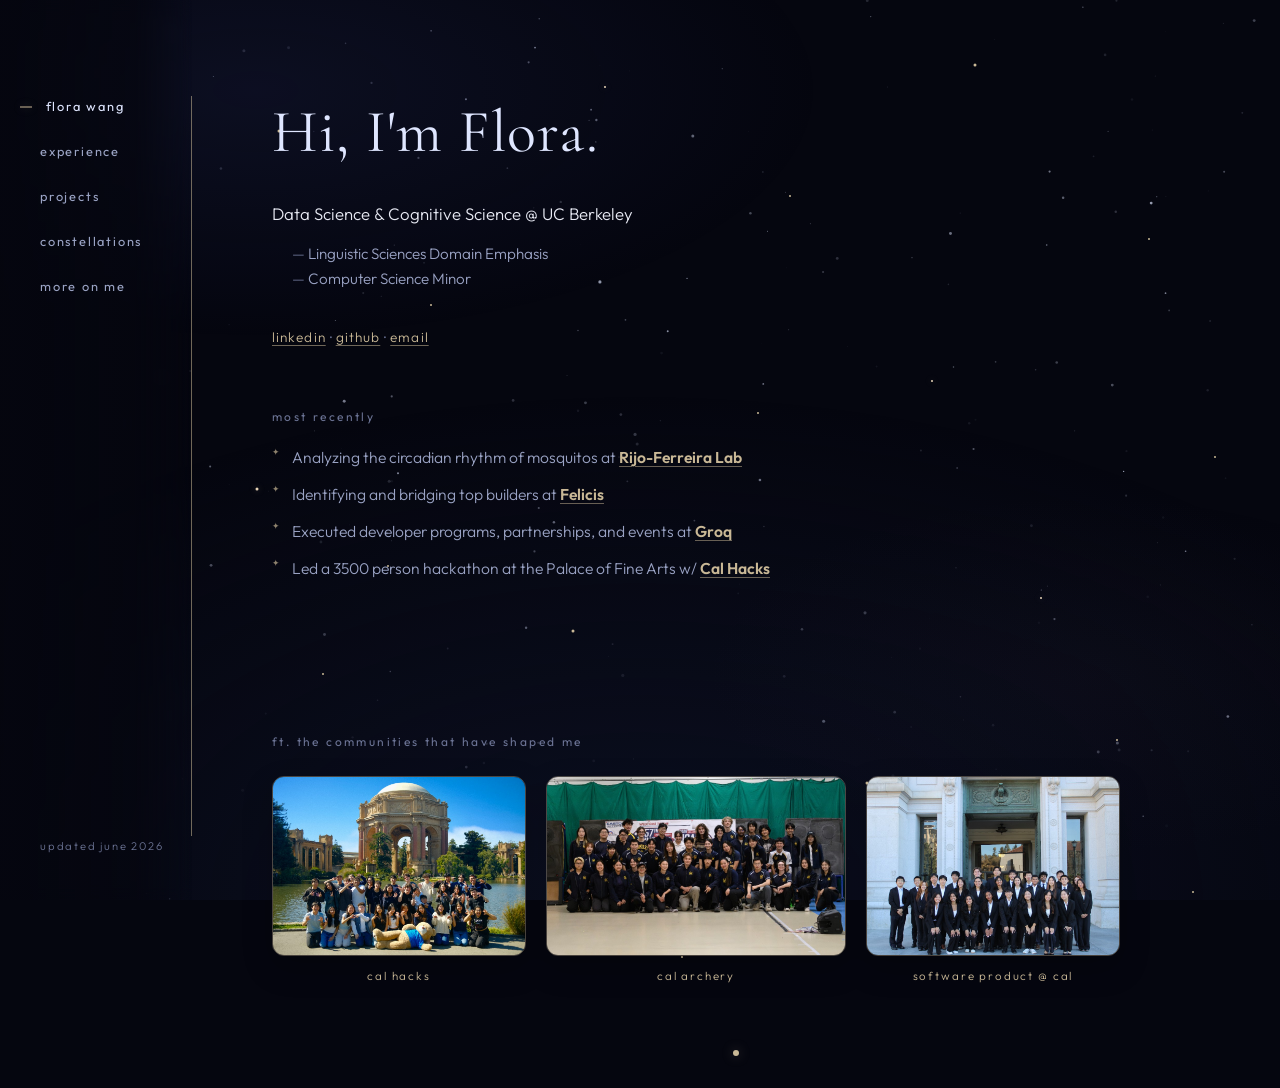
==== commit 1dba4f1a: "bts addition" ====
--- a/index.html
+++ b/index.html
@@ -83,6 +83,30 @@
             <canvas id="dot-planet" class="dot-planet-canvas"></canvas>
           </div>
         </div>
+
+        <section class="communities">
+          <h2 class="section-label">ft. the communities that have shaped me</h2>
+          <div class="communities-row">
+            <figure class="community">
+              <div class="community-photo">
+                <img src="/assets/communities/calhacks.png" alt="The Cal Hacks team at the Palace of Fine Arts" style="object-position: center 72%;" />
+              </div>
+              <figcaption>cal hacks</figcaption>
+            </figure>
+            <figure class="community">
+              <div class="community-photo">
+                <img src="/assets/communities/archery.png" alt="The Cal Archery team at a tournament" style="object-position: center 60%;" />
+              </div>
+              <figcaption>cal archery</figcaption>
+            </figure>
+            <figure class="community">
+              <div class="community-photo">
+                <img src="/assets/communities/software.png" alt="The Software Product @ Cal team on the steps of a campus building" style="object-position: center 68%;" />
+              </div>
+              <figcaption>software product @ cal</figcaption>
+            </figure>
+          </div>
+        </section>
       </main>
 
       <footer class="site-footer">
--- a/styles.css
+++ b/styles.css
@@ -327,7 +327,8 @@
 .page-experience .main-content,
 .page-projects .main-content,
 .page-about .main-content,
-.page-constellations .main-content {
+.page-constellations .main-content,
+.page-calhacks .main-content {
   max-width: calc(var(--content-max) + 16rem);
 }
 
@@ -364,7 +365,7 @@
 
 .home-layout {
   position: relative;
-  min-height: calc(100vh - 5rem);
+  min-height: calc(100vh - 18rem);
   width: 100%;
 }
 
@@ -395,6 +396,83 @@
   backdrop-filter: blur(7px);
 }
 
+/* —— Home: communities strip —— */
+.communities {
+  position: relative;
+  z-index: 2;
+  margin-top: 1.5rem;
+  max-width: 60rem;
+}
+
+.communities .section-label {
+  margin-bottom: 1.5rem;
+}
+
+.communities-row {
+  display: grid;
+  grid-template-columns: 1fr 1.18fr 1fr;
+  gap: 1.25rem;
+  align-items: start;
+}
+
+.community {
+  margin: 0;
+  display: flex;
+  flex-direction: column;
+  gap: 0.65rem;
+}
+
+.community-photo {
+  height: clamp(9rem, 14vw, 12.5rem);
+  border-radius: 0.75rem;
+  overflow: hidden;
+  border: 1px solid
+    color-mix(
+      in srgb,
+      rgba(201, 184, 150, 0.35) calc((1 - var(--p)) * 100%),
+      rgba(90, 158, 110, 0.35) calc(var(--p) * 100%)
+    );
+  box-shadow: 0 12px 30px rgba(0, 0, 0, 0.22);
+  transition: transform 0.4s ease, box-shadow 0.4s ease;
+}
+
+.community:hover .community-photo {
+  transform: translateY(-4px);
+  box-shadow:
+    0 18px 40px rgba(0, 0, 0, 0.3),
+    0 0 24px var(--accent-glow);
+}
+
+.community-photo img {
+  width: 100%;
+  height: 100%;
+  object-fit: cover;
+  display: block;
+}
+
+.community figcaption {
+  text-align: center;
+  font-size: 0.72rem;
+  letter-spacing: 0.16em;
+  text-transform: lowercase;
+  color: var(--accent-gold);
+}
+
+@media (max-width: 720px) {
+  .communities {
+    margin-top: 3rem;
+  }
+
+  .communities-row {
+    grid-template-columns: 1fr;
+    gap: 1.5rem;
+  }
+
+  .community-photo {
+    height: clamp(11rem, 55vw, 16rem);
+  }
+}
+
 .main-constellations {
   position: relative;
   max-width: calc(var(--content-max) + 16rem);
@@ -1347,6 +1425,500 @@
   color: var(--accent-gold);
 }
 
+/* —— Secret Cal Hacks page —— */
+.secret-tag {
+  font-family: var(--font-body);
+  font-size: 0.72rem;
+  letter-spacing: 0.28em;
+  text-transform: lowercase;
+  color: var(--accent-gold);
+  opacity: 0.8;
+  margin-bottom: 1rem;
+}
+
+.calhacks-title {
+  margin-bottom: 1.25rem;
+}
+
+.calhacks-lede {
+  font-family: var(--font-display);
+  font-style: italic;
+  font-size: clamp(0.95rem, 1.4vw, 1.1rem);
+  line-height: 1.75;
+  color: var(--text-muted);
+  max-width: 58rem;
+  margin-left: auto;
+  margin-right: auto;
+  margin-bottom: 3rem;
+  text-align: center;
+}
+
+.calhacks-stats-label {
+  margin-bottom: 1.25rem;
+}
+
+.calhacks-stats {
+  display: grid;
+  grid-template-columns: repeat(4, minmax(0, 1fr));
+  gap: 1.5rem;
+  margin-bottom: 3.5rem;
+}
+
+.stat {
+  display: flex;
+  flex-direction: column;
+  gap: 0.3rem;
+  position: relative;
+  padding-left: 1.25rem;
+}
+
+.stat::before {
+  content: "";
+  position: absolute;
+  left: 0;
+  top: 0.15rem;
+  bottom: 0.15rem;
+  width: 1px;
+  background: color-mix(
+    in srgb,
+    rgba(201, 184, 150, 0.5) calc((1 - var(--p)) * 100%),
+    rgba(90, 158, 110, 0.5) calc(var(--p) * 100%)
+  );
+}
+
+.stat-num {
+  font-family: var(--font-display);
+  font-size: clamp(1.6rem, 3.5vw, 2.4rem);
+  font-weight: 500;
+  line-height: 1;
+  color: var(--accent-star);
+}
+
+.stat-label {
+  font-size: 0.72rem;
+  letter-spacing: 0.16em;
+  text-transform: lowercase;
+  color: var(--text-dim);
+}
+
+.calhacks-contributions {
+  margin-bottom: 3.5rem;
+}
+
+.contrib-toggle {
+  max-width: 42rem;
+  border-radius: 0.85rem;
+  border: 1px solid
+    color-mix(
+      in srgb,
+      rgba(201, 184, 150, 0.4) calc((1 - var(--p)) * 100%),
+      rgba(90, 158, 110, 0.4) calc(var(--p) * 100%)
+    );
+  background: color-mix(
+    in srgb,
+    rgba(12, 16, 34, 0.4) calc((1 - var(--p)) * 100%),
+    rgba(255, 255, 255, 0.5) calc(var(--p) * 100%)
+  );
+  backdrop-filter: blur(7px);
+  overflow: hidden;
+}
+
+.contrib-summary {
+  list-style: none;
+  cursor: pointer;
+  display: flex;
+  align-items: center;
+  justify-content: space-between;
+  gap: 1rem;
+  padding: 1rem 1.4rem;
+  font-family: var(--font-body);
+  font-size: 0.85rem;
+  letter-spacing: 0.14em;
+  text-transform: lowercase;
+  color: var(--accent-gold);
+  transition: color 0.25s ease, background-color 0.25s ease;
+}
+
+.contrib-summary::-webkit-details-marker {
+  display: none;
+}
+
+.contrib-summary:hover,
+.contrib-summary:focus-visible {
+  color: var(--accent-star);
+  outline: none;
+}
+
+.contrib-summary-icon {
+  font-family: var(--font-display);
+  font-size: 1.4rem;
+  line-height: 1;
+  color: var(--accent-gold);
+  transition: transform 0.3s ease, color 0.25s ease;
+}
+
+.contrib-toggle[open] .contrib-summary-icon {
+  transform: rotate(45deg);
+}
+
+.contrib-toggle[open] .contrib-summary {
+  color: var(--accent-star);
+}
+
+.contrib-list {
+  list-style: none;
+  display: grid;
+  gap: 0.9rem;
+  max-width: 42rem;
+  padding: 0.25rem 1.4rem 1.4rem;
+}
+
+.contrib-list li {
+  position: relative;
+  padding-left: 1.35rem;
+  color: var(--text-muted);
+  font-size: 0.98rem;
+  line-height: 1.65;
+}
+
+.contrib-list li::before {
+  content: "✦";
+  position: absolute;
+  left: 0;
+  top: 0.3em;
+  font-size: 0.55rem;
+  color: var(--accent-gold);
+  opacity: 0.75;
+}
+
+.contrib-list strong {
+  font-weight: 600;
+  color: var(--text-primary);
+}
+
+.cal-event {
+  border-radius: 0.85rem;
+  border: 1px solid
+    color-mix(
+      in srgb,
+      rgba(201, 184, 150, 0.32) calc((1 - var(--p)) * 100%),
+      rgba(90, 158, 110, 0.32) calc(var(--p) * 100%)
+    );
+  background: color-mix(
+    in srgb,
+    rgba(12, 16, 34, 0.4) calc((1 - var(--p)) * 100%),
+    rgba(255, 255, 255, 0.45) calc(var(--p) * 100%)
+  );
+  backdrop-filter: blur(7px);
+  margin-bottom: 1rem;
+  overflow: hidden;
+}
+
+.cal-event-summary {
+  list-style: none;
+  cursor: pointer;
+  display: flex;
+  align-items: baseline;
+  gap: 1rem;
+  padding: 1.1rem 1.4rem;
+  transition: background-color 0.25s ease;
+}
+
+.cal-event-summary::-webkit-details-marker {
+  display: none;
+}
+
+.cal-event-summary:hover,
+.cal-event-summary:focus-visible {
+  outline: none;
+  background: color-mix(in srgb, var(--accent-gold) 8%, transparent);
+}
+
+.cal-event-name {
+  font-family: var(--font-display);
+  font-size: clamp(1.15rem, 2.2vw, 1.45rem);
+  font-weight: 500;
+  color: var(--text-primary);
+}
+
+.cal-event-date {
+  font-size: 0.7rem;
+  letter-spacing: 0.14em;
+  text-transform: uppercase;
+  color: var(--accent-gold);
+}
+
+.cal-event-icon {
+  margin-left: auto;
+  font-family: var(--font-display);
+  font-size: 1.4rem;
+  line-height: 1;
+  color: var(--accent-gold);
+  transition: transform 0.3s ease;
+  align-self: center;
+}
+
+.cal-event[open] .cal-event-icon {
+  transform: rotate(45deg);
+}
+
+.cal-event[open] .cal-event-summary {
+  border-bottom: 1px solid
+    color-mix(
+      in srgb,
+      rgba(201, 184, 150, 0.22) calc((1 - var(--p)) * 100%),
+      rgba(90, 158, 110, 0.22) calc(var(--p) * 100%)
+    );
+}
+
+.cal-event-note {
+  margin: 0;
+  padding: 1.1rem 1.4rem 0;
+  font-family: var(--font-display);
+  font-style: italic;
+  font-size: 1rem;
+  line-height: 1.6;
+  color: var(--text-muted);
+}
+
+.note-expand > summary {
+  list-style: none;
+  cursor: pointer;
+}
+
+.note-expand > summary::-webkit-details-marker {
+  display: none;
+}
+
+.note-expand .note-more {
+  font-style: normal;
+  font-size: 0.82em;
+  letter-spacing: 0.02em;
+  white-space: nowrap;
+  color: color-mix(in srgb, var(--accent-gold) 70%, var(--text-muted));
+  transition: color 0.2s ease;
+}
+
+.note-expand > summary:hover .note-more {
+  color: var(--accent-gold);
+  text-decoration: underline;
+  text-underline-offset: 3px;
+}
+
+.note-expand[open] .note-more {
+  display: none;
+}
+
+.note-expand p {
+  margin: 0.7rem 0 0;
+}
+
+.cal-event .calhacks-gallery {
+  padding: 1.25rem 1.4rem;
+  margin-top: 0;
+}
+
+.cal-event-empty {
+  font-family: var(--font-display);
+  font-style: italic;
+  color: var(--text-dim);
+  font-size: 0.95rem;
+}
+
+.calhacks-gallery {
+  columns: 3 14rem;
+  column-gap: 1rem;
+  margin-top: 0.5rem;
+}
+
+/* Uniform grid variant — tidy rectangular box of equal tiles */
+.calhacks-gallery--grid {
+  columns: unset;
+  display: grid;
+  grid-template-columns: repeat(3, minmax(0, 1fr));
+  gap: 1rem;
+}
+
+.calhacks-gallery--grid .cal-photo {
+  margin: 0;
+}
+
+.calhacks-gallery--grid .cal-photo img {
+  width: 100%;
+  height: 100%;
+  aspect-ratio: 4 / 3;
+  object-fit: cover;
+}
+
+@media (max-width: 720px) {
+  .calhacks-gallery--grid {
+    grid-template-columns: repeat(2, minmax(0, 1fr));
+  }
+}
+
+.cal-photo {
+  break-inside: avoid;
+  margin: 0 0 1rem;
+  border-radius: 0.85rem;
+  overflow: hidden;
+  position: relative;
+  border: 1px solid
+    color-mix(
+      in srgb,
+      rgba(201, 184, 150, 0.35) calc((1 - var(--p)) * 100%),
+      rgba(90, 158, 110, 0.35) calc(var(--p) * 100%)
+    );
+  box-shadow: 0 12px 30px rgba(0, 0, 0, 0.22);
+  transition: transform 0.4s ease, box-shadow 0.4s ease;
+}
+
+.cal-photo:hover {
+  transform: translateY(-4px);
+  box-shadow:
+    0 18px 40px rgba(0, 0, 0, 0.3),
+    0 0 24px var(--accent-glow);
+}
+
+.cal-photo img {
+  display: block;
+  width: 100%;
+  height: auto;
+}
+
+.cal-photo--crop img {
+  aspect-ratio: 4 / 3;
+  height: auto;
+  object-fit: cover;
+  object-position: center 30%;
+}
+
+.cal-photo figcaption {
+  position: absolute;
+  left: 0;
+  right: 0;
+  bottom: 0;
+  padding: 1.5rem 0.9rem 0.7rem;
+  font-family: var(--font-display);
+  font-style: italic;
+  font-size: 0.9rem;
+  color: #f4f1e8;
+  background: linear-gradient(
+    to top,
+    rgba(5, 6, 15, 0.82),
+    rgba(5, 6, 15, 0)
+  );
+  opacity: 0;
+  transform: translateY(0.5rem);
+  transition: opacity 0.35s ease, transform 0.35s ease;
+}
+
+.cal-photo:hover figcaption,
+.cal-photo:focus-within figcaption {
+  opacity: 1;
+  transform: translateY(0);
+}
+
+.calhacks-bts-section {
+  margin-top: 3.5rem;
+}
+
+.calhacks-thoughts-section {
+  margin-top: 3.5rem;
+}
+
+.thoughts-list {
+  list-style: none;
+  display: grid;
+  gap: 1rem;
+  margin: 0;
+  padding: 0;
+}
+
+.thought-card {
+  border-radius: 0.85rem;
+  border: 1px solid
+    color-mix(
+      in srgb,
+      rgba(201, 184, 150, 0.32) calc((1 - var(--p)) * 100%),
+      rgba(90, 158, 110, 0.32) calc(var(--p) * 100%)
+    );
+  background: color-mix(
+    in srgb,
+    rgba(12, 16, 34, 0.4) calc((1 - var(--p)) * 100%),
+    rgba(255, 255, 255, 0.45) calc(var(--p) * 100%)
+  );
+  backdrop-filter: blur(7px);
+  padding: 1.25rem 1.4rem;
+  transition: border-color 0.3s ease, box-shadow 0.3s ease;
+}
+
+.thought-card:hover {
+  border-color: color-mix(
+    in srgb,
+    rgba(201, 184, 150, 0.6) calc((1 - var(--p)) * 100%),
+    rgba(90, 158, 110, 0.55) calc(var(--p) * 100%)
+  );
+  box-shadow: 0 0 18px var(--accent-glow);
+}
+
+.thought-card-head {
+  display: flex;
+  align-items: baseline;
+  justify-content: space-between;
+  flex-wrap: wrap;
+  gap: 0.5rem 1rem;
+  margin-bottom: 0.5rem;
+}
+
+.thought-title {
+  font-family: var(--font-display);
+  font-size: clamp(1.15rem, 2.2vw, 1.45rem);
+  font-weight: 500;
+  color: var(--text-primary);
+}
+
+.thought-status {
+  font-size: 0.66rem;
+  letter-spacing: 0.16em;
+  text-transform: uppercase;
+  color: var(--accent-gold);
+  white-space: nowrap;
+}
+
+.thought-excerpt {
+  font-family: var(--font-display);
+  font-style: italic;
+  font-size: 0.98rem;
+  line-height: 1.6;
+  color: var(--text-muted);
+}
+
+.secret-footnote {
+  margin-top: 3.5rem;
+  font-family: var(--font-display);
+  font-style: italic;
+  font-size: 1rem;
+  color: var(--text-dim);
+  text-align: center;
+}
+
+@media (max-width: 720px) {
+  .calhacks-stats {
+    grid-template-columns: repeat(2, minmax(0, 1fr));
+    gap: 1.25rem 1rem;
+  }
+
+  .calhacks-gallery {
+    columns: 2 9rem;
+  }
+
+  .cal-photo figcaption {
+    opacity: 1;
+    transform: none;
+    font-size: 0.8rem;
+  }
+}
+
 /* —— Footer —— */
 .site-footer {
   display: flex;
@@ -1364,6 +1936,21 @@
     0 0 12px var(--accent-glow),
     0 0 24px rgba(201, 184, 150, 0.15);
   animation: pulse 4s ease-in-out infinite;
+}
+
+.footer-orbit--secret {
+  display: block;
+  cursor: pointer;
+  transition: transform 0.3s ease, box-shadow 0.3s ease;
+}
+
+.footer-orbit--secret:hover,
+.footer-orbit--secret:focus-visible {
+  transform: scale(1.6);
+  box-shadow:
+    0 0 18px var(--accent-glow),
+    0 0 36px rgba(201, 184, 150, 0.3);
+  outline: none;
 }
 
 /* Updated stamp at the bottom of the nav rail */
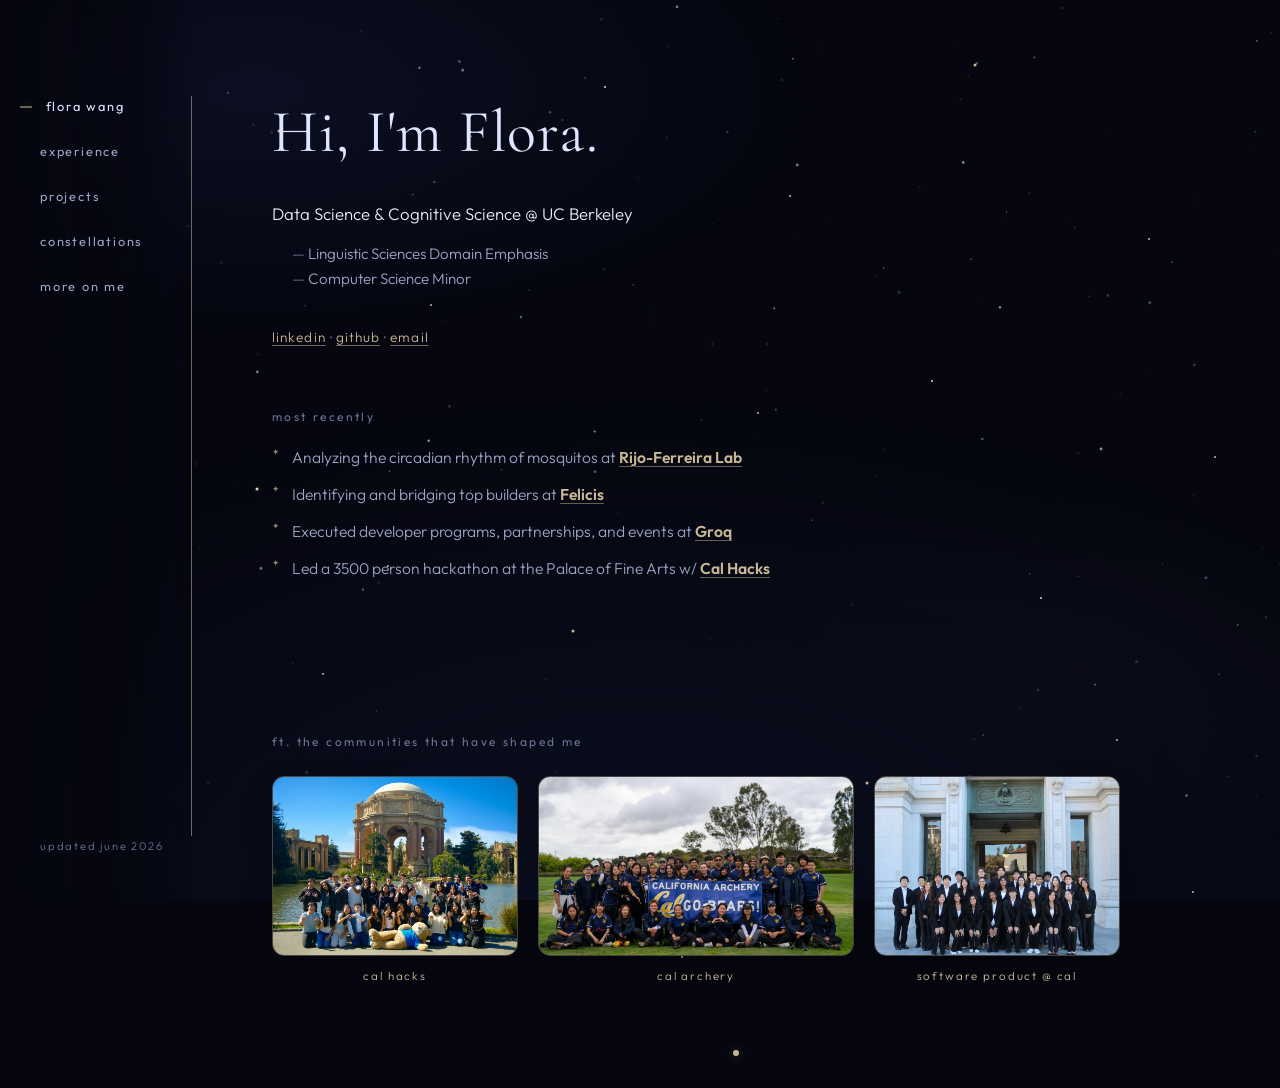
==== commit e7fe98e4: "photo changes" ====
--- a/index.html
+++ b/index.html
@@ -95,7 +95,7 @@
             </figure>
             <figure class="community">
               <div class="community-photo">
-                <img src="/assets/communities/archery.png" alt="The Cal Archery team at a tournament" style="object-position: center 60%;" />
+                <img src="/assets/communities/archery.png" alt="The Cal Archery team at a tournament" style="object-position: center 45%;" />
               </div>
               <figcaption>cal archery</figcaption>
             </figure>
--- a/styles.css
+++ b/styles.css
@@ -410,7 +410,7 @@
 
 .communities-row {
   display: grid;
-  grid-template-columns: 1fr 1.18fr 1fr;
+  grid-template-columns: 1fr 1.28fr 1fr;
   gap: 1.25rem;
   align-items: start;
 }
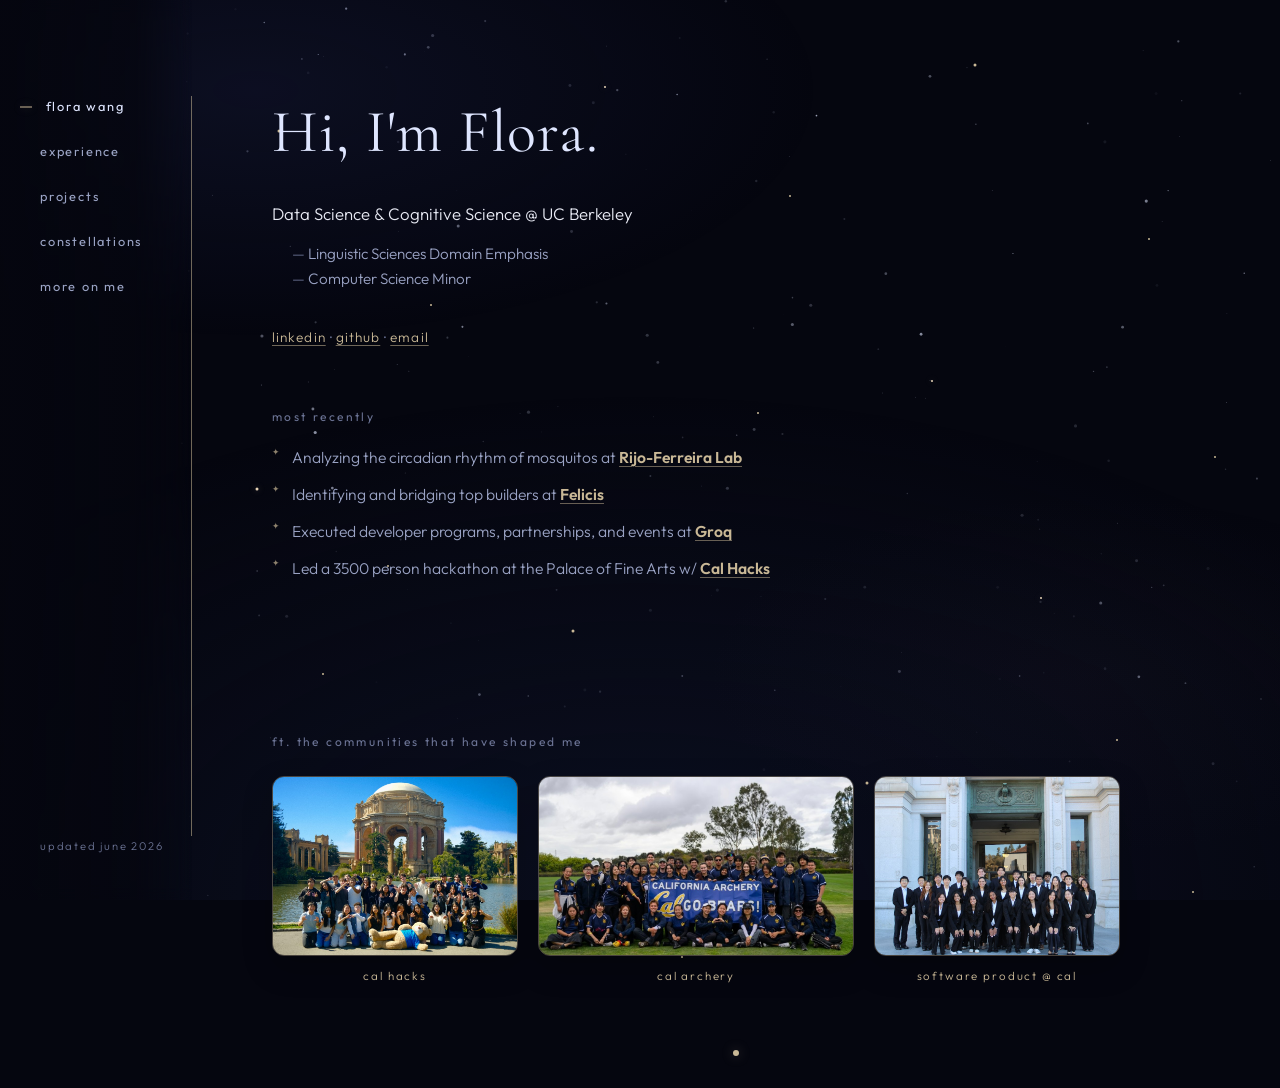
==== commit 56dcb67a: "constellations page upgrade" ====
--- a/index.html
+++ b/index.html
@@ -30,6 +30,8 @@
       </button>
       <p class="nav-meta">updated june 2026</p>
     </aside>
+
+    <!-- <a href="/sky/" class="sky-atlas-link">explore the interactive sky atlas →</a> -->
 
     <div class="page">
       <main class="main-content main-home">
--- a/styles.css
+++ b/styles.css
@@ -894,10 +894,32 @@
   font-size: 0.65rem;
 }
 
+.experience-section .section-label {
+  margin-bottom: 1.25rem;
+}
+
 @media (max-width: 720px) {
+  .experience-sections {
+    gap: 3rem;
+  }
+
+  .experience-section .section-label {
+    margin-bottom: 1.5rem;
+    padding-bottom: 0.75rem;
+    border-bottom: 1px solid
+      color-mix(
+        in srgb,
+        var(--accent-gold) 28%,
+        transparent
+      );
+    color: var(--accent-gold);
+    letter-spacing: 0.24em;
+  }
+
   .experience-item {
     grid-template-columns: 1fr;
-    gap: 0.65rem;
+    gap: 0.75rem;
+    padding: 1.75rem 0;
   }
 
   .experience-heading > div:first-child,
@@ -908,7 +930,44 @@
 
   .experience-meta {
     grid-row: 1;
-    gap: 0.2rem;
+    flex-direction: row;
+    flex-wrap: wrap;
+    align-items: center;
+    gap: 0.35rem 0.5rem;
+    margin-bottom: 0.15rem;
+    padding-top: 0;
+  }
+
+  .experience-meta span:first-child::before {
+    content: "·";
+    margin-right: 0.5rem;
+    color: var(--text-dim);
+  }
+
+  .experience-meta span:last-child {
+    white-space: normal;
+  }
+
+  .experience-heading > div:first-child {
+    grid-row: 2;
+    margin-bottom: 0;
+  }
+
+  .experience-heading h3 {
+    font-size: 1.35rem;
+    margin-bottom: 0.35rem;
+  }
+
+  .experience-item ul {
+    grid-row: 3;
+    margin-top: 0.25rem;
+    padding-top: 0.85rem;
+    border-top: 1px solid
+      color-mix(
+        in srgb,
+        rgba(154, 163, 196, 0.14) calc((1 - var(--p)) * 100%),
+        rgba(80, 130, 90, 0.2) calc(var(--p) * 100%)
+      );
   }
 
   .experience-section::before {
@@ -1343,6 +1402,35 @@
   letter-spacing: 0.02em;
 }
 
+.sky-atlas-link {
+  position: fixed;
+  top: 1.5rem;
+  right: clamp(1rem, 3vw, 2.5rem);
+  z-index: 10;
+  font-family: var(--font-display);
+  font-size: 0.92rem;
+  font-style: italic;
+  color: var(--accent-gold);
+  text-decoration: none;
+  border-bottom: 1px solid color-mix(in srgb, var(--accent-gold) 40%, transparent);
+  transition: color 0.2s ease, border-color 0.2s ease, text-shadow 0.2s ease;
+}
+
+.sky-atlas-link:hover,
+.sky-atlas-link:focus-visible {
+  color: var(--accent-star);
+  border-color: var(--accent-star);
+  text-shadow: 0 0 12px var(--accent-glow);
+  outline: none;
+}
+
+@media (max-width: 720px) {
+  .sky-atlas-link {
+    position: absolute;
+    font-size: 0.82rem;
+  }
+}
+
 .constellation-groups {
   display: grid;
   grid-template-columns: repeat(2, minmax(0, 1fr));
@@ -1731,6 +1819,29 @@
   margin-top: 0.5rem;
 }
 
+.gallery-section-head {
+  display: flex;
+  align-items: baseline;
+  justify-content: space-between;
+  gap: 1rem;
+  margin-bottom: 1rem;
+  flex-wrap: wrap;
+}
+
+.gallery-section-head .section-label {
+  margin-bottom: 0;
+}
+
+.gallery-hint {
+  margin: 0;
+  font-family: var(--font-display);
+  font-size: 0.78rem;
+  font-style: italic;
+  color: var(--text-muted);
+  letter-spacing: 0.02em;
+  white-space: nowrap;
+}
+
 /* Uniform grid variant — tidy rectangular box of equal tiles */
 .calhacks-gallery--grid {
   columns: unset;
@@ -1822,6 +1933,94 @@
   margin-top: 3.5rem;
 }
 
+.calhacks-news-section {
+  margin-top: 3.5rem;
+}
+
+.news-list {
+  list-style: none;
+  display: grid;
+  gap: 0.85rem;
+  margin: 0;
+  padding: 0;
+}
+
+.news-link {
+  display: grid;
+  gap: 0.35rem;
+  padding: 1.1rem 1.25rem;
+  border-radius: 0.85rem;
+  border: 1px solid
+    color-mix(
+      in srgb,
+      rgba(201, 184, 150, 0.32) calc((1 - var(--p)) * 100%),
+      rgba(90, 158, 110, 0.32) calc(var(--p) * 100%)
+    );
+  background: color-mix(
+    in srgb,
+    rgba(12, 16, 34, 0.4) calc((1 - var(--p)) * 100%),
+    rgba(255, 255, 255, 0.45) calc(var(--p) * 100%)
+  );
+  backdrop-filter: blur(7px);
+  text-decoration: none;
+  transition: border-color 0.3s ease, box-shadow 0.3s ease, transform 0.3s ease;
+}
+
+.news-link:hover,
+.news-link:focus-visible {
+  border-color: color-mix(
+    in srgb,
+    rgba(201, 184, 150, 0.6) calc((1 - var(--p)) * 100%),
+    rgba(90, 158, 110, 0.55) calc(var(--p) * 100%)
+  );
+  box-shadow: 0 0 18px var(--accent-glow);
+  transform: translateY(-2px);
+  outline: none;
+}
+
+.news-outlet {
+  font-size: 0.66rem;
+  letter-spacing: 0.16em;
+  color: var(--accent-gold);
+}
+
+.news-headline {
+  font-family: var(--font-display);
+  font-size: clamp(1rem, 1.8vw, 1.2rem);
+  font-weight: 500;
+  line-height: 1.35;
+  color: var(--text-primary);
+}
+
+.news-meta {
+  display: flex;
+  align-items: center;
+  flex-wrap: wrap;
+  gap: 0.45rem;
+  font-size: 0.72rem;
+  letter-spacing: 0.08em;
+  text-transform: lowercase;
+  color: var(--text-dim);
+}
+
+.news-format::before {
+  content: "·";
+  margin-right: 0.45rem;
+  opacity: 0.45;
+}
+
+.news-format--video {
+  display: inline-flex;
+  align-items: center;
+  gap: 0.2rem;
+}
+
+.news-format-icon {
+  font-size: 0.55rem;
+  opacity: 0.65;
+  transform: translateY(-0.04em);
+}
+
 .calhacks-thoughts-section {
   margin-top: 3.5rem;
 }
@@ -1916,6 +2115,10 @@
     opacity: 1;
     transform: none;
     font-size: 0.8rem;
+  }
+
+  .gallery-hint {
+    display: none;
   }
 }
 
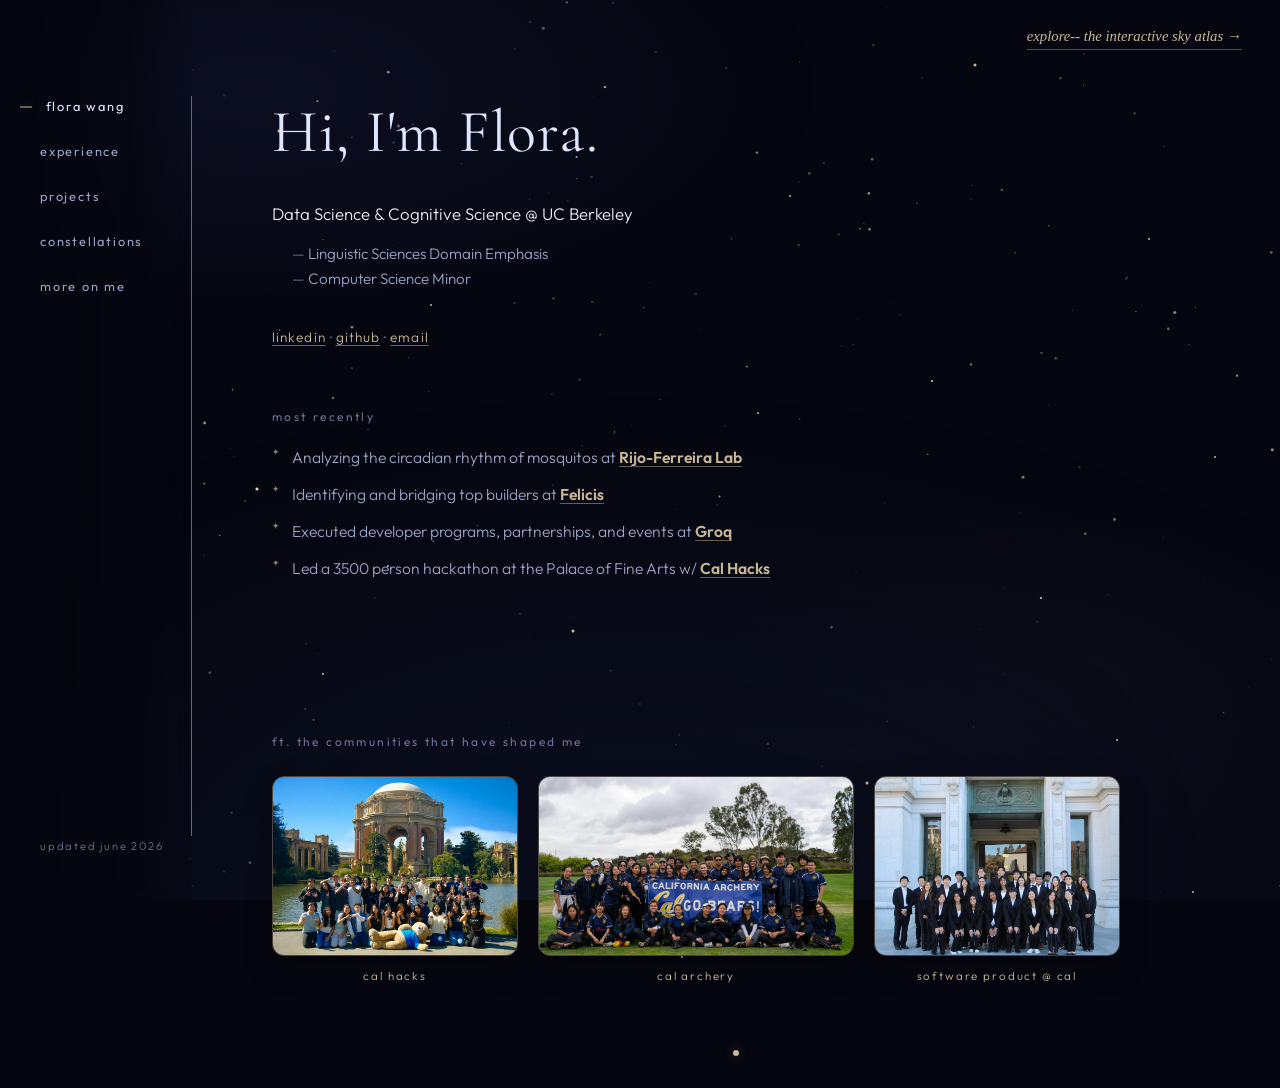
==== commit 79fc107d: "minor change" ====
--- a/index.html
+++ b/index.html
@@ -31,7 +31,7 @@
       <p class="nav-meta">updated june 2026</p>
     </aside>
 
-    <!-- <a href="/sky/" class="sky-atlas-link">explore the interactive sky atlas →</a> -->
+    <a href="/sky/" class="sky-atlas-link">explore-- the interactive sky atlas →</a>
 
     <div class="page">
       <main class="main-content main-home">
